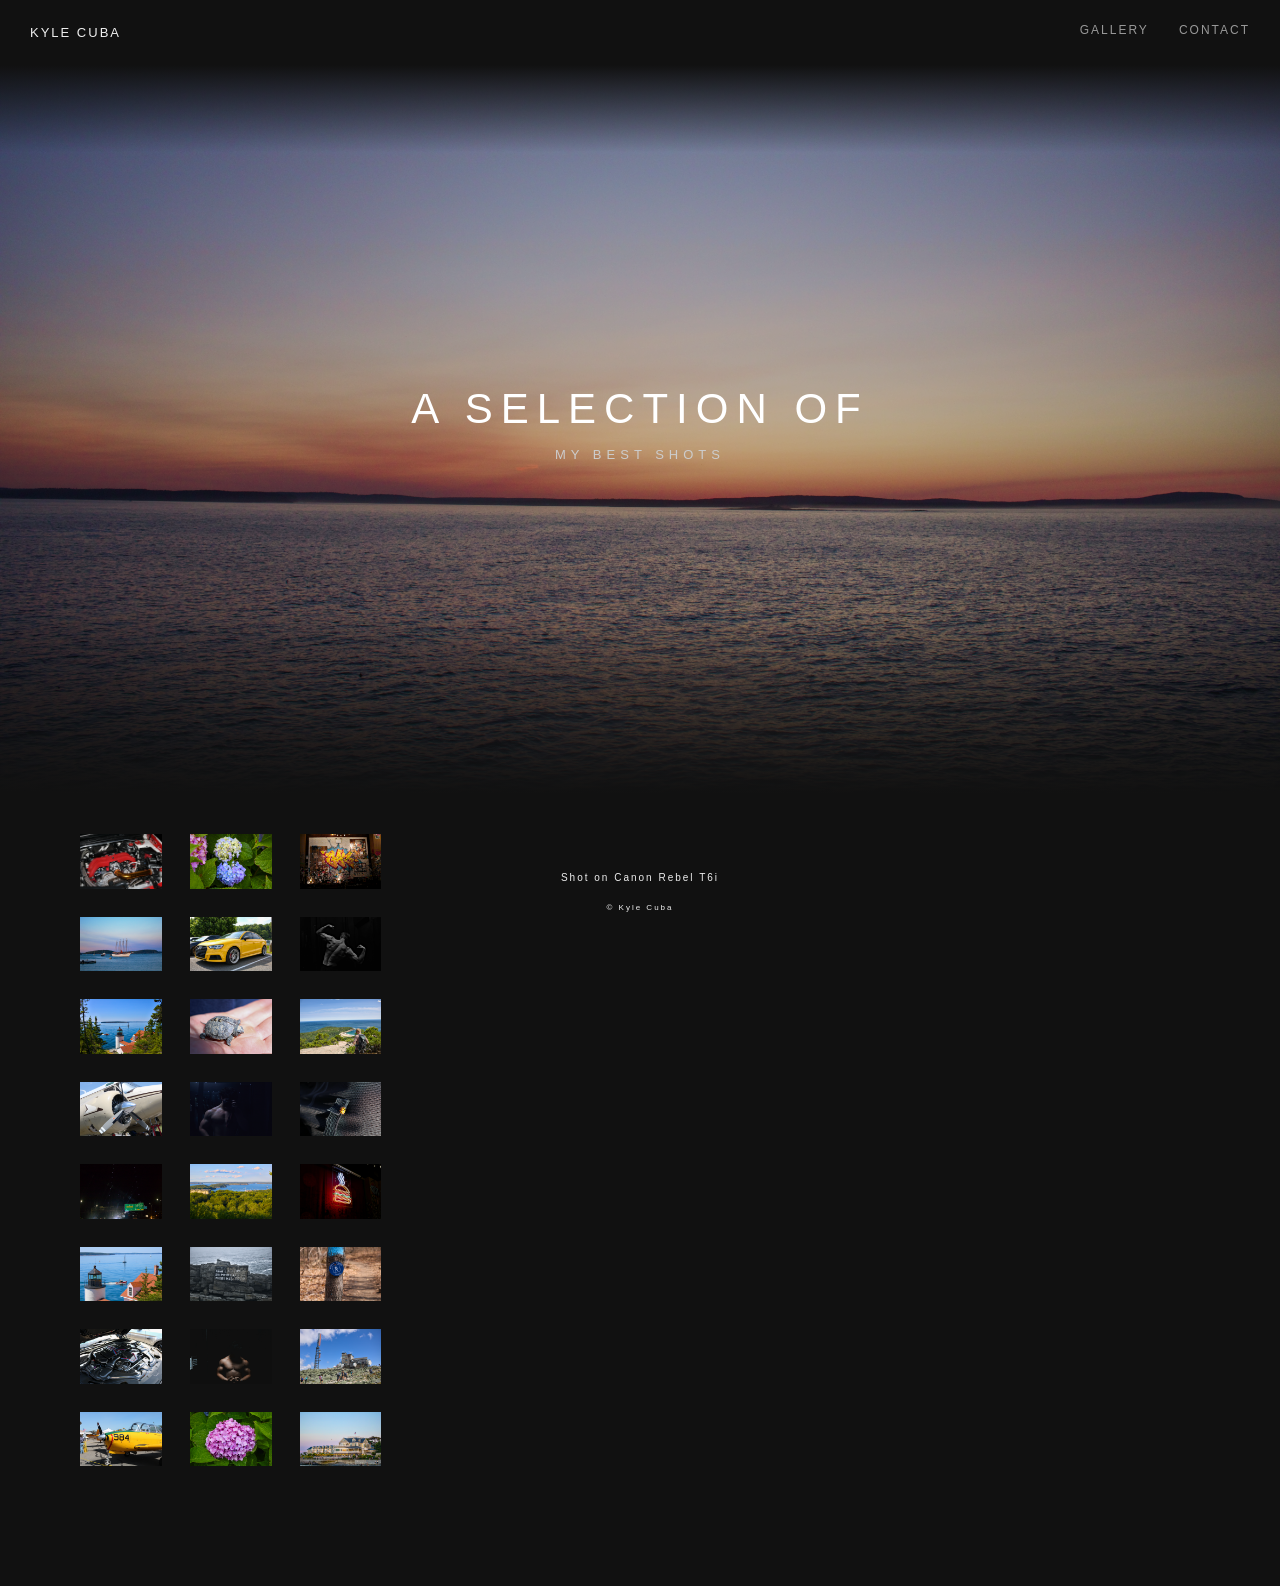
==== index.html @ a11b9f0a "Alright" ====
<!DOCTYPE html>
<html lang="en">

<head>

  <meta charset="UTF-8">
  <meta name="viewport" content="width=device-width, initial-scale=1">
  <title>KJC Portfolio</title>
  <link rel="stylesheet" href="style.css">

</head>

<body>

<nav class="navbar">

    <span class="logo">Kyle Cuba</span>

    <div class="nav-links">
        <a href="index.html?scroll=gallery">Gallery</a>
        <a href="contact.html">Contact</a>
    </div>

</nav>

 <section class="hero">
    <img src="images/IMG_1928.webp" alt="Featured photograph">

    <div class="hero-text">
        <h1>A SELECTION OF</h1>
        <p>MY BEST SHOTS</p>
    </div>

</section>

<main class="gallery" id="gallery">

   <main class="gallery" id="gallery">

    <!-- Row 1 -->
    <img src="images/IMG_0626.webp" alt="Photography by Kyle Cuba">
    <img src="images/IMG_1829.webp" alt="Photography by Kyle Cuba">
    <img src="images/IMG_1204.webp" alt="Photography by Kyle Cuba">

    <!-- Row 2 -->
    <img src="images/IMG_1917.webp" alt="Photography by Kyle Cuba">
    <img src="images/IMG_5656.webp" alt="Photography by Kyle Cuba">
    <img src="images/IMG_1654.webp" alt="Photography by Kyle Cuba">

    <!-- Row 3 -->
    <img src="images/IMG_1951.webp" alt="Photography by Kyle Cuba">
    <img src="images/IMG_1143.webp" alt="Photography by Kyle Cuba">
    <img src="images/IMG_1887.webp" alt="Photography by Kyle Cuba">

    <!-- Row 4 -->
    <img src="images/IMG_1435.webp" alt="Photography by Kyle Cuba">
    <img src="images/IMG_2118.webp" alt="Photography by Kyle Cuba">
    <img src="images/IMG_0917.webp" alt="Photography by Kyle Cuba">

    <!-- Row 5 -->
    <img src="images/IMG_1801.webp" alt="Photography by Kyle Cuba">
    <img src="images/IMG_1899.webp" alt="Photography by Kyle Cuba">
    <img src="images/IMG_1208.webp" alt="Photography by Kyle Cuba">

    <!-- Row 6 -->
    <img src="images/IMG_1952.webp" alt="Photography by Kyle Cuba">
    <img src="images/IMG_1826.webp" alt="Photography by Kyle Cuba">
    <img src="images/IMG_1092.webp" alt="Photography by Kyle Cuba">

    <!-- Row 7 -->
    <img src="images/IMG_5523.webp" alt="Photography by Kyle Cuba">
    <img src="images/IMG_1575.webp" alt="Photography by Kyle Cuba">
    <img src="images/IMG_2060.webp" alt="Photography by Kyle Cuba">

    <!-- Row 8 -->
    <img src="images/IMG_6268.webp" alt="Photography by Kyle Cuba">
    <img src="images/IMG_1828.webp" alt="Photography by Kyle Cuba">
    <img src="images/IMG_1920.webp" alt="Photography by Kyle Cuba">

</main>

 <div id="lightbox" class="lightbox">

    <button class="lightbox-close" aria-label="Close">&times;</button>

    <button class="lightbox-arrow lightbox-prev" aria-label="Previous photo">
        &#10094;
    </button>

    <div class="lightbox-image-container">
        <img id="lightbox-img" src="" alt="" draggable="false">
    </div>

    <button class="lightbox-arrow lightbox-next" aria-label="Next photo">
        &#10095;
    </button>

    <div class="lightbox-counter">
        <span id="current-photo">1</span> / <span id="total-photos">24</span>
    </div>

</div>

  <footer>
    <p> Shot on Canon Rebel T6i</p>
    <p>© Kyle Cuba</p> 
  </footer>

 <script>

    const lightbox = document.getElementById("lightbox");
    const lightboxImg = document.getElementById("lightbox-img");

    const images = document.querySelectorAll(".gallery img");

    const closeButton = document.querySelector(".lightbox-close");
    const nextButton = document.querySelector(".lightbox-next");
    const previousButton = document.querySelector(".lightbox-prev");

    const currentPhoto = document.getElementById("current-photo");
    const totalPhotos = document.getElementById("total-photos");

    let currentIndex = 0;

    let startX = 0;
    let endX = 0;

    totalPhotos.textContent = images.length;



    /* ---------- OPEN ---------- */

    images.forEach((image, index) => {

        image.addEventListener("click", () => {

            currentIndex = index;

            updateImage(false);

            lightbox.classList.add("open");

            document.body.classList.add("lightbox-open");

        });

    });



    /* ---------- CLOSE ---------- */

    function closeLightbox() {

        lightbox.classList.remove("open");

        document.body.classList.remove("lightbox-open");

    }



    /* ---------- UPDATE IMAGE ---------- */

    function updateImage(animate = true) {

        if (animate) {

            lightboxImg.classList.add("changing");

            setTimeout(() => {

                lightboxImg.src = images[currentIndex].src;
                lightboxImg.alt = images[currentIndex].alt;

                currentPhoto.textContent = currentIndex + 1;

                lightboxImg.classList.remove("changing");

                preloadNeighbors();

            }, 150);

        } else {

            lightboxImg.src = images[currentIndex].src;
            lightboxImg.alt = images[currentIndex].alt;

            currentPhoto.textContent = currentIndex + 1;

            preloadNeighbors();

        }

    }



    /* ---------- NEXT ---------- */

    function nextImage() {

        currentIndex++;

        if (currentIndex >= images.length) {
            currentIndex = 0;
        }

        updateImage();

    }



    /* ---------- PREVIOUS ---------- */

    function previousImage() {

        currentIndex--;

        if (currentIndex < 0) {
            currentIndex = images.length - 1;
        }

        updateImage();

    }



    /* ---------- PRELOAD NEIGHBORING PHOTOS ---------- */

    function preloadNeighbors() {

        const nextIndex =
            (currentIndex + 1) % images.length;

        const previousIndex =
            (currentIndex - 1 + images.length) % images.length;


        const nextPhoto = new Image();
        nextPhoto.src = images[nextIndex].src;


        const previousPhoto = new Image();
        previousPhoto.src = images[previousIndex].src;

    }



    /* ---------- BUTTONS ---------- */

    nextButton.addEventListener("click", (event) => {

        event.stopPropagation();

        nextImage();

    });


    previousButton.addEventListener("click", (event) => {

        event.stopPropagation();

        previousImage();

    });


    closeButton.addEventListener("click", closeLightbox);



    /* ---------- KEYBOARD ---------- */

    document.addEventListener("keydown", (event) => {

        if (!lightbox.classList.contains("open")) {
            return;
        }


        if (event.key === "ArrowRight") {
            nextImage();
        }


        if (event.key === "ArrowLeft") {
            previousImage();
        }


        if (event.key === "Escape") {
            closeLightbox();
        }

    });



    /* ---------- MOUSE DRAG ---------- */

    lightboxImg.addEventListener("mousedown", (event) => {

        startX = event.clientX;

        lightboxImg.style.cursor = "grabbing";

    });


    lightboxImg.addEventListener("mouseup", (event) => {

        endX = event.clientX;

        lightboxImg.style.cursor = "grab";

        handleSwipe();

    });



    /* ---------- MOBILE SWIPE ---------- */

    lightboxImg.addEventListener("touchstart", (event) => {

        startX = event.touches[0].clientX;

    });


    lightboxImg.addEventListener("touchend", (event) => {

        endX = event.changedTouches[0].clientX;

        handleSwipe();

    });



    /* ---------- SWIPE DIRECTION ---------- */

    function handleSwipe() {

        const distance = startX - endX;


        if (distance > 50) {

            nextImage();

        }


        if (distance < -50) {

            previousImage();

        }

    }



    /* ---------- MOUSE WHEEL ---------- */

    let wheelLocked = false;

    lightbox.addEventListener("wheel", (event) => {

        event.preventDefault();


        if (wheelLocked) {
            return;
        }


        wheelLocked = true;


        if (event.deltaY > 0) {

            nextImage();

        } else {

            previousImage();

        }


        setTimeout(() => {

            wheelLocked = false;

        }, 500);

    }, { passive: false });



    /* ---------- CLICK BACKGROUND TO CLOSE ---------- */

    lightbox.addEventListener("click", (event) => {

        if (
            event.target === lightbox ||
            event.target.classList.contains("lightbox-image-container")
        ) {

            closeLightbox();

        }

    });

</script>
<script>

    if ("scrollRestoration" in history) {
    history.scrollRestoration = "manual";
    }


    const params = new URLSearchParams(window.location.search);

    if (params.get("scroll") === "gallery") {

        // Remove ?scroll=gallery from the URL
        window.history.replaceState({}, "", "index.html");

        // Start at the top
        window.scrollTo(0, 0);

        // Wait 1.5 seconds, then scroll
        setTimeout(() => {

            const gallery = document.getElementById("gallery");

            const galleryPosition =
                gallery.getBoundingClientRect().top + window.scrollY;

            window.scrollTo({
                top: galleryPosition - 180,
                behavior: "smooth"
            });

        }, 750);
    }
</script>
</body>
</html>
---- style.css ----
* {
  box-sizing: border-box;
}

body {
  margin: 0;
  background: #111;
  color: #eee;
  font-family: Arial, Helvetica, sans-serif;
}

header {
  padding: 0 24px 10px;
  text-align: center;
}

/* ---------- HERO ---------- */

.hero {
    position: relative;
    height: 81vh;
    max-width: 1400px;
    margin: 0 auto;
    overflow: hidden;
}

.hero img {
    width: 100%;
    height: 100%;
    object-fit: cover;
    display: block;
    opacity: 0.75;
}

.hero::after {
    content: "";
    position: absolute;
    inset: 0;

    background:
        linear-gradient(
            to bottom,
            #111 0%,
            transparent 12%,
            transparent 75%,
            #111 100%
        );

    pointer-events: none;
}

.hero-text {
    position: absolute;
    z-index: 2;

    left: 50%;
    top: 50%;
    transform: translate(-50%, -50%);

    text-align: center;
    color: white;
}

.hero-text h1 {
    margin: 0;

    font-family: Arial, Helvetica, sans-serif;
    font-size: 42px;
    font-weight: 400;

    letter-spacing: 8px;
}

.hero-text p {
    margin-top: 14px;

    font-family: Arial, Helvetica, sans-serif;
    font-size: 13px;
    font-weight: 400;

    letter-spacing: 5px;

    color: #ccc;
}

footer {
    padding: 48px 24px;
    text-align: center;
    font-family: Arial, Helvetica, sans-serif;
    font-size: 8px;
    font-weight: 400;
    letter-spacing: 2px;
}

footer p:first-child {
    font-size: 10px;
    margin-bottom: 20px;
}

/* ---------- NAVIGATION ---------- */

.navbar {
    max-width: 1400px;
    height: 65px;
    margin: 0 auto;
    padding: 0 30px;

    display: flex;
    justify-content: space-between;
    align-items: center;
}

.logo {
    color: #eee;
    text-decoration: none;

    font-family: Arial, Helvetica, sans-serif;
    font-size: 13px;
    font-weight: 400;

    letter-spacing: 2px;
    text-transform: uppercase;
}

.nav-links {
    display: flex;
    gap: 30px;
}

.nav-links a {
    position: relative;
    
    color: #999;
    text-decoration: none;

    font-family: Arial, Helvetica, sans-serif;
    font-size: 12px;
    font-weight: 400;


    letter-spacing: 2px;
    text-transform: uppercase;

    padding-bottom: 6px;

    transition: color 0.25s ease;
}

.nav-links a::after {

    content: "";

    position: absolute;
    left: 0;
    bottom: 0;

    width: 0;
    height: 1px;

    background: #fff;

    transition: width 0.45s ease;
}

.nav-links a:hover {
    color: #fff;
}

.nav-links a:hover::after {
    width: 100%;
}

/* ---------- GALLERY ---------- */

.gallery {
    max-width: 1400px;
    margin: 0 auto;
    padding: 20px 40px 60px;

    display: grid;
    grid-template-columns: repeat(3, 1fr);
    gap: 28px;
}

.gallery img {
    width: 100%;
    aspect-ratio: 3 / 2;
    object-fit: cover;
    display: block;

    cursor: pointer;

    transition:
        transform 0.4s ease,
        opacity 0.4s ease;
}

.gallery img:hover {
    transform: scale(1.015);
    opacity: 0.92;
}


/* ---------- TABLET ---------- */

@media (max-width: 900px) {

    .gallery {
        grid-template-columns: repeat(2, 1fr);
        gap: 18px;
        padding: 20px 24px 50px;
    }

}


/* ---------- MOBILE ---------- */

@media (max-width: 600px) {

    .gallery {
        grid-template-columns: 1fr;
        gap: 16px;
        padding: 15px 16px 40px;
    }

}

/* ---------- LIGHTBOX ---------- */

.lightbox {
    display: none;

    position: fixed;
    inset: 0;
    z-index: 1000;

    width: 100%;
    height: 100vh;

    background: rgba(0, 0, 0, 0.96);

    justify-content: center;
    align-items: center;

    overflow: hidden;
}

.lightbox.open {
    display: flex;
}


/* ---------- IMAGE ---------- */

.lightbox-image-container {
    width: 100%;
    height: 100%;

    display: flex;
    justify-content: center;
    align-items: center;

    overflow: hidden;
}

.lightbox img {
    max-width: 88%;
    max-height: 88vh;

    object-fit: contain;

    cursor: grab;
    user-select: none;

    transition:
        opacity 0.2s ease,
        transform 0.2s ease;
}

.lightbox img.changing {
    opacity: 0;
    transform: scale(0.985);
}

.lightbox img:active {
    cursor: grabbing;
}


/* ---------- CLOSE ---------- */

.lightbox-close {
    position: absolute;

    top: 22px;
    right: 30px;

    z-index: 1002;

    background: none;
    border: none;

    color: #aaa;

    font-size: 36px;
    font-weight: 200;

    cursor: pointer;

    transition: color 0.2s ease;
}

.lightbox-close:hover {
    color: #fff;
}


/* ---------- ARROWS ---------- */

.lightbox-arrow {
    position: absolute;

    top: 50%;
    transform: translateY(-50%);

    z-index: 1002;

    background: none;
    border: none;

    color: #777;

    font-size: 36px;

    cursor: pointer;

    padding: 30px;

    transition:
        color 0.2s ease,
        transform 0.2s ease;
}

.lightbox-arrow:hover {
    color: #fff;
}

.lightbox-prev {
    left: 15px;
}

.lightbox-next {
    right: 15px;
}


/* ---------- PHOTO COUNTER ---------- */

.lightbox-counter {
    position: absolute;

    bottom: 25px;
    left: 50%;

    transform: translateX(-50%);

    color: #777;

    font-family: Arial, Helvetica, sans-serif;
    font-size: 10px;

    letter-spacing: 2px;

    z-index: 1002;
}


/* ---------- PREVENT BACKGROUND SCROLL ---------- */

body.lightbox-open {
    overflow: hidden;
}



/* ---------- CONTACT PAGE ---------- */

.contact-page {
    min-height: calc(100vh - 65px);
    max-width: 1500px;
    margin: 0 auto;
    padding: 40px 5% 80px;

    display: grid;
    grid-template-columns: 1.55fr 0.85fr;
    align-items: center;
    gap: 100px;

    transform: translateX(20px);
}


/* ---------- CONTACT PHOTO ---------- */

.contact-photo {
    position: relative;
    width: 107%;
}

.contact-photo img {
    width: 100%;
    height: auto;
    display: block;

    opacity: 0.88;
}

.contact-photo::after {
    content: "";
    position: absolute;
    inset: 0;
    pointer-events: none;

    background:
        linear-gradient(
            to right,
            transparent 65%,
            #111 100%
        ),
        linear-gradient(
            to bottom,
            transparent 75%,
            #111 100%
        );
}


/* ---------- CONTACT CONTENT ---------- */

.contact-content {
    display: flex;
    flex-direction: column;
    align-items: flex-start;

}

.contact-heading {
    margin: 0 0 32px;

    color: #777;

    font-family: "Arial", Helvetica, sans-serif;
    font-size: 10px;
    font-weight: 400;

    letter-spacing: 4px;
}


/* ---------- CONTACT LINKS ---------- */

.contact-links {

    font-family: "Arial", Helvetica, sans-serif;
    font-size: 18px;
    font-weight: 400;
    letter-spacing: 0.5px;

    display: flex;
    flex-direction: column;
    gap: 26px;
}

.contact-links a {
    display: flex;
    align-items: center;
    gap: 16px;

    color: #aaa;
    text-decoration: none;

    font-family: Arial, Helvetica, sans-serif;
    font-size: 12px;
    font-weight: 400;
    letter-spacing: 2px;
    text-transform: uppercase;

    transition:
        color 0.25s ease,
        transform 0.25s ease;
}

.contact-links i {
    width: 24px;

    font-size: 21px;
    text-align: center;

    color: #777;

    transition: color 0.25s ease;
}

.contact-links a:hover {
    color: #fff;
    transform: translateX(5px);
}

.contact-links a:hover i {
    color: #fff;
}
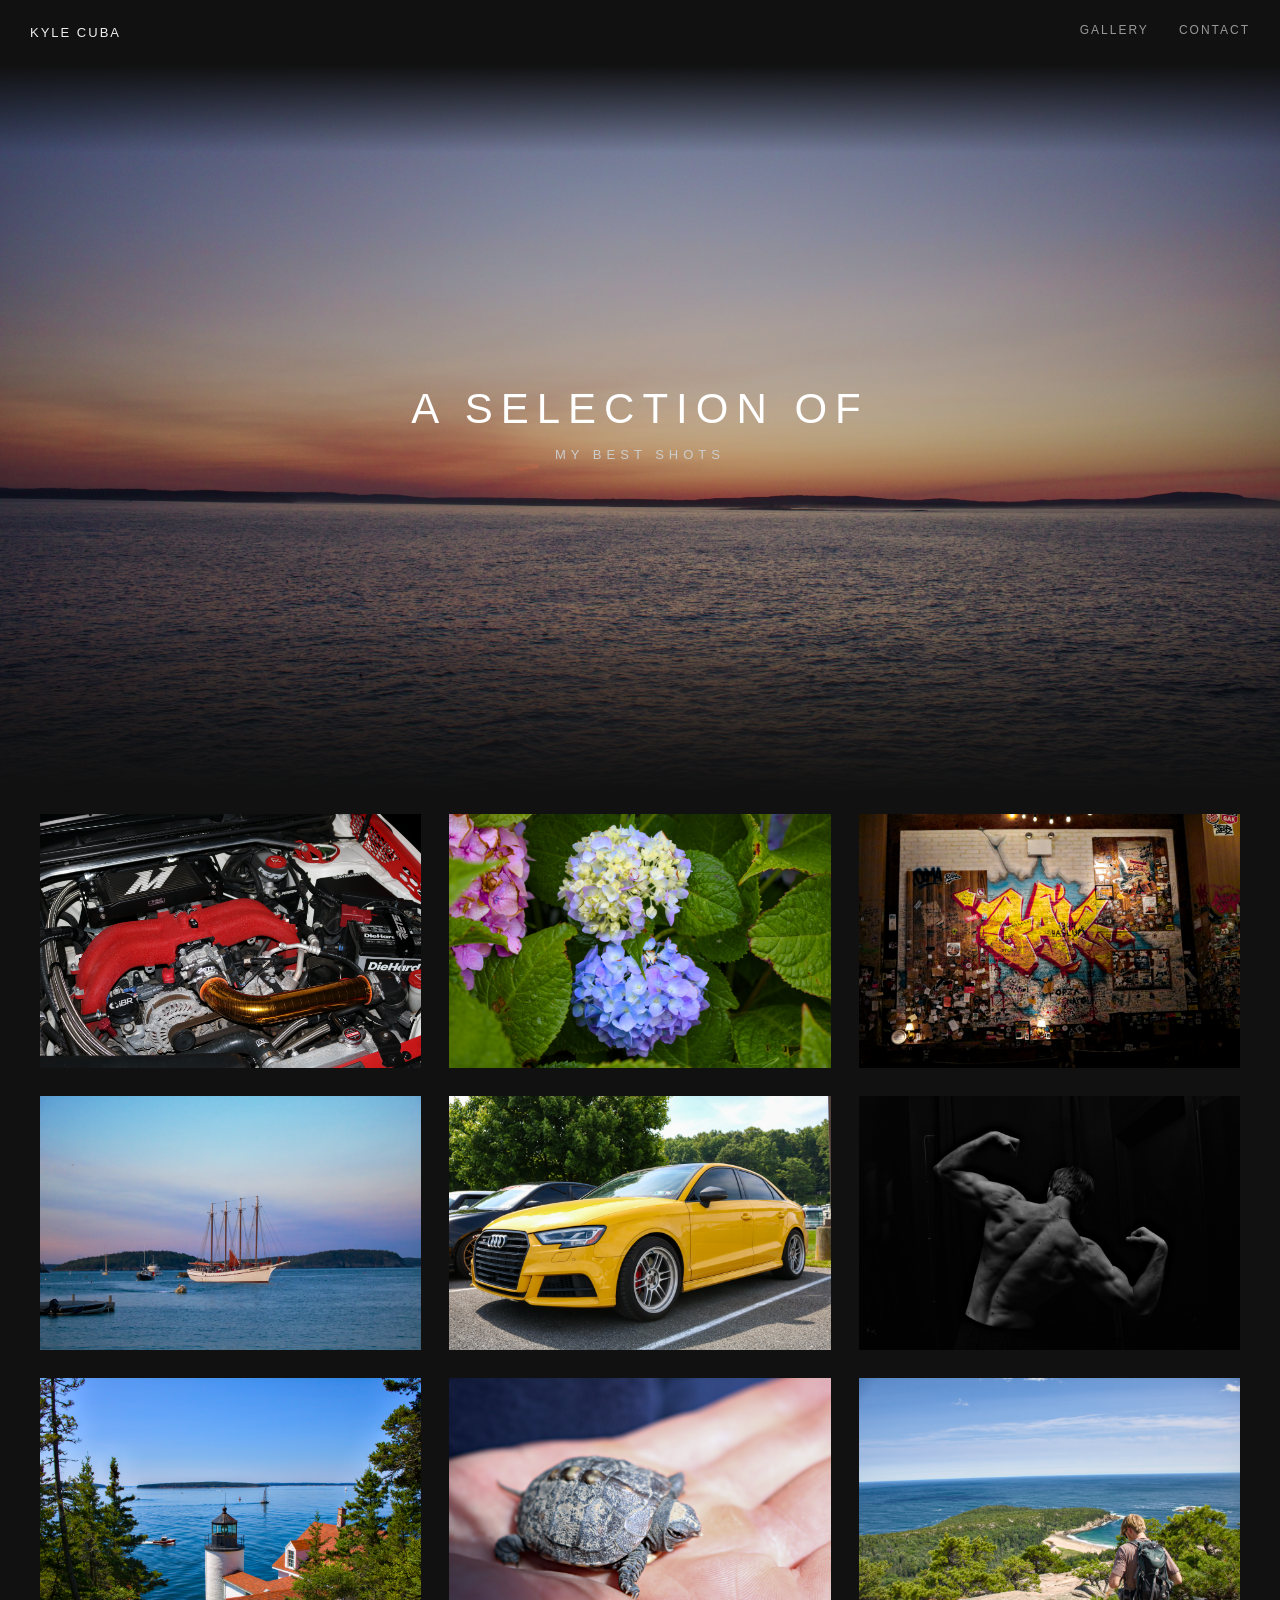
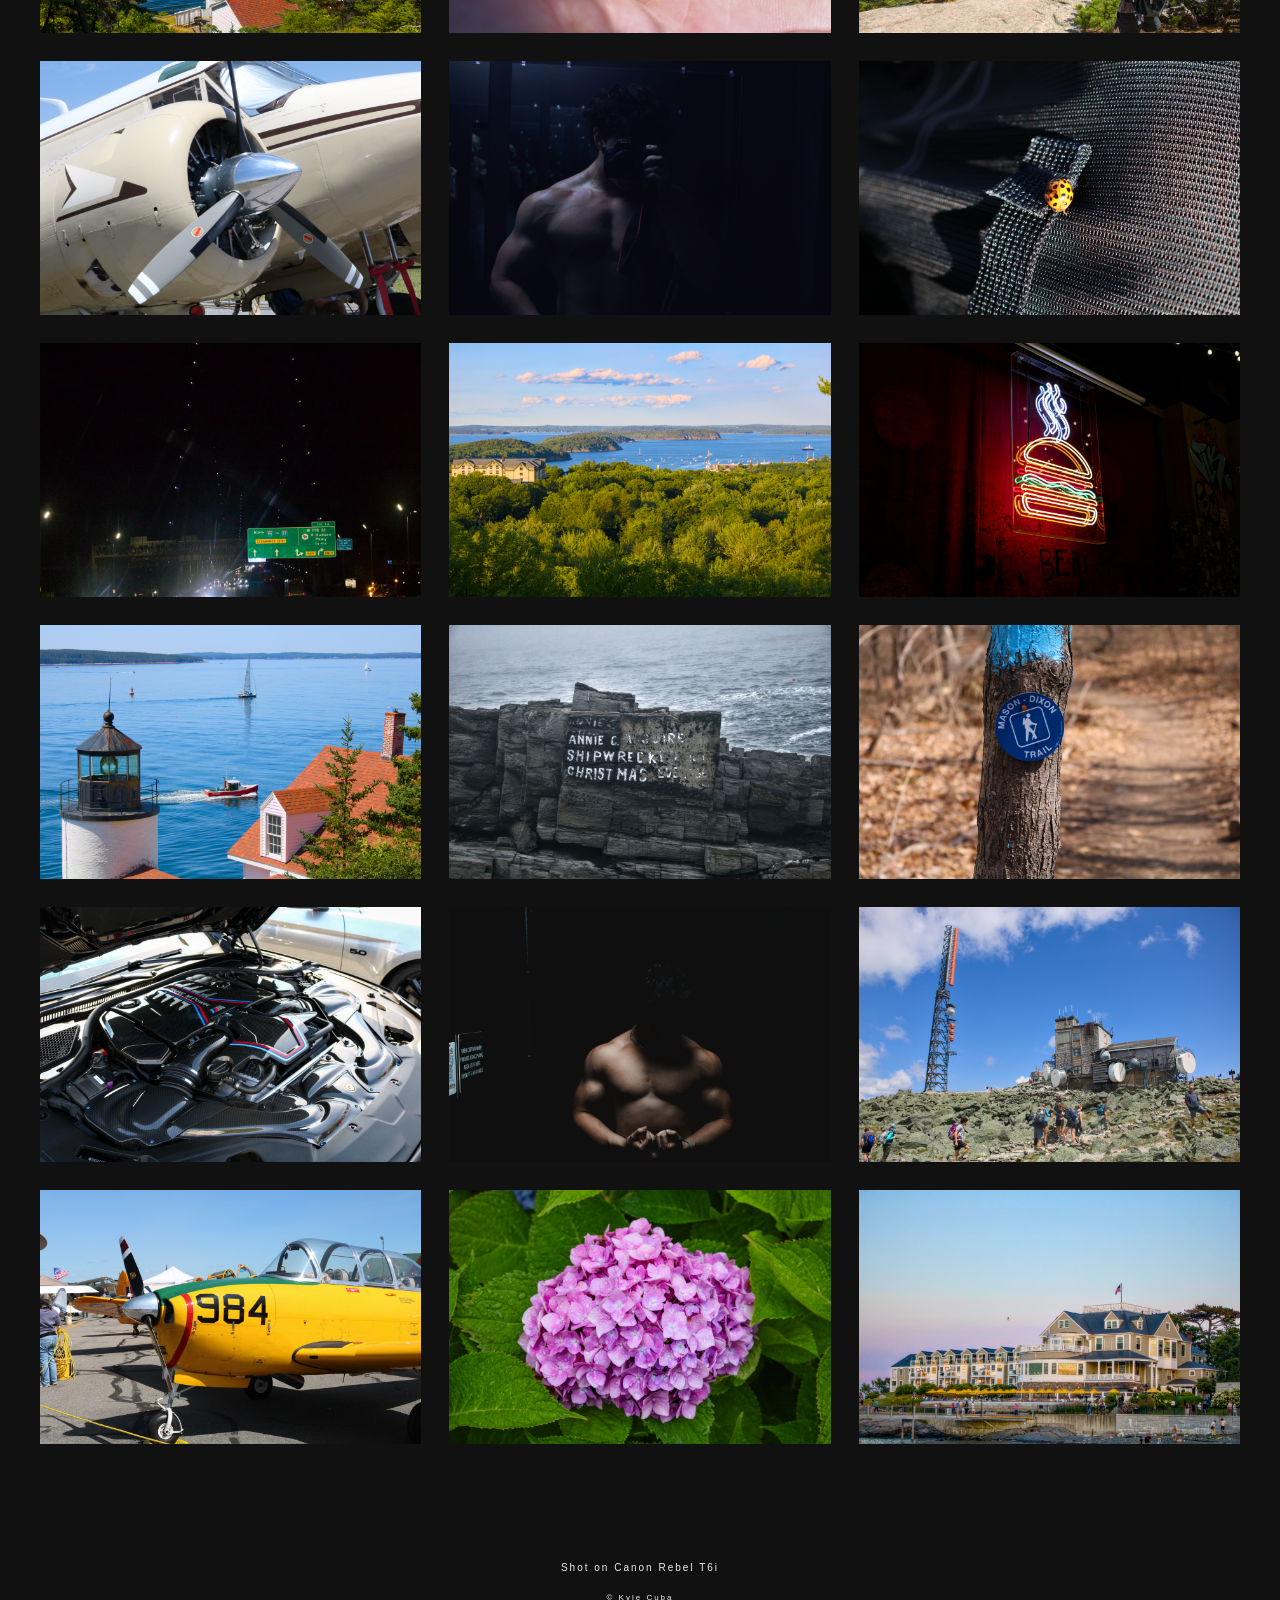
==== commit b43ce552: "k" ====
--- a/index.html
+++ b/index.html
@@ -35,8 +35,6 @@
 
 <main class="gallery" id="gallery">
 
-   <main class="gallery" id="gallery">
-
     <!-- Row 1 -->
     <img src="images/IMG_0626.webp" alt="Photography by Kyle Cuba">
     <img src="images/IMG_1829.webp" alt="Photography by Kyle Cuba">
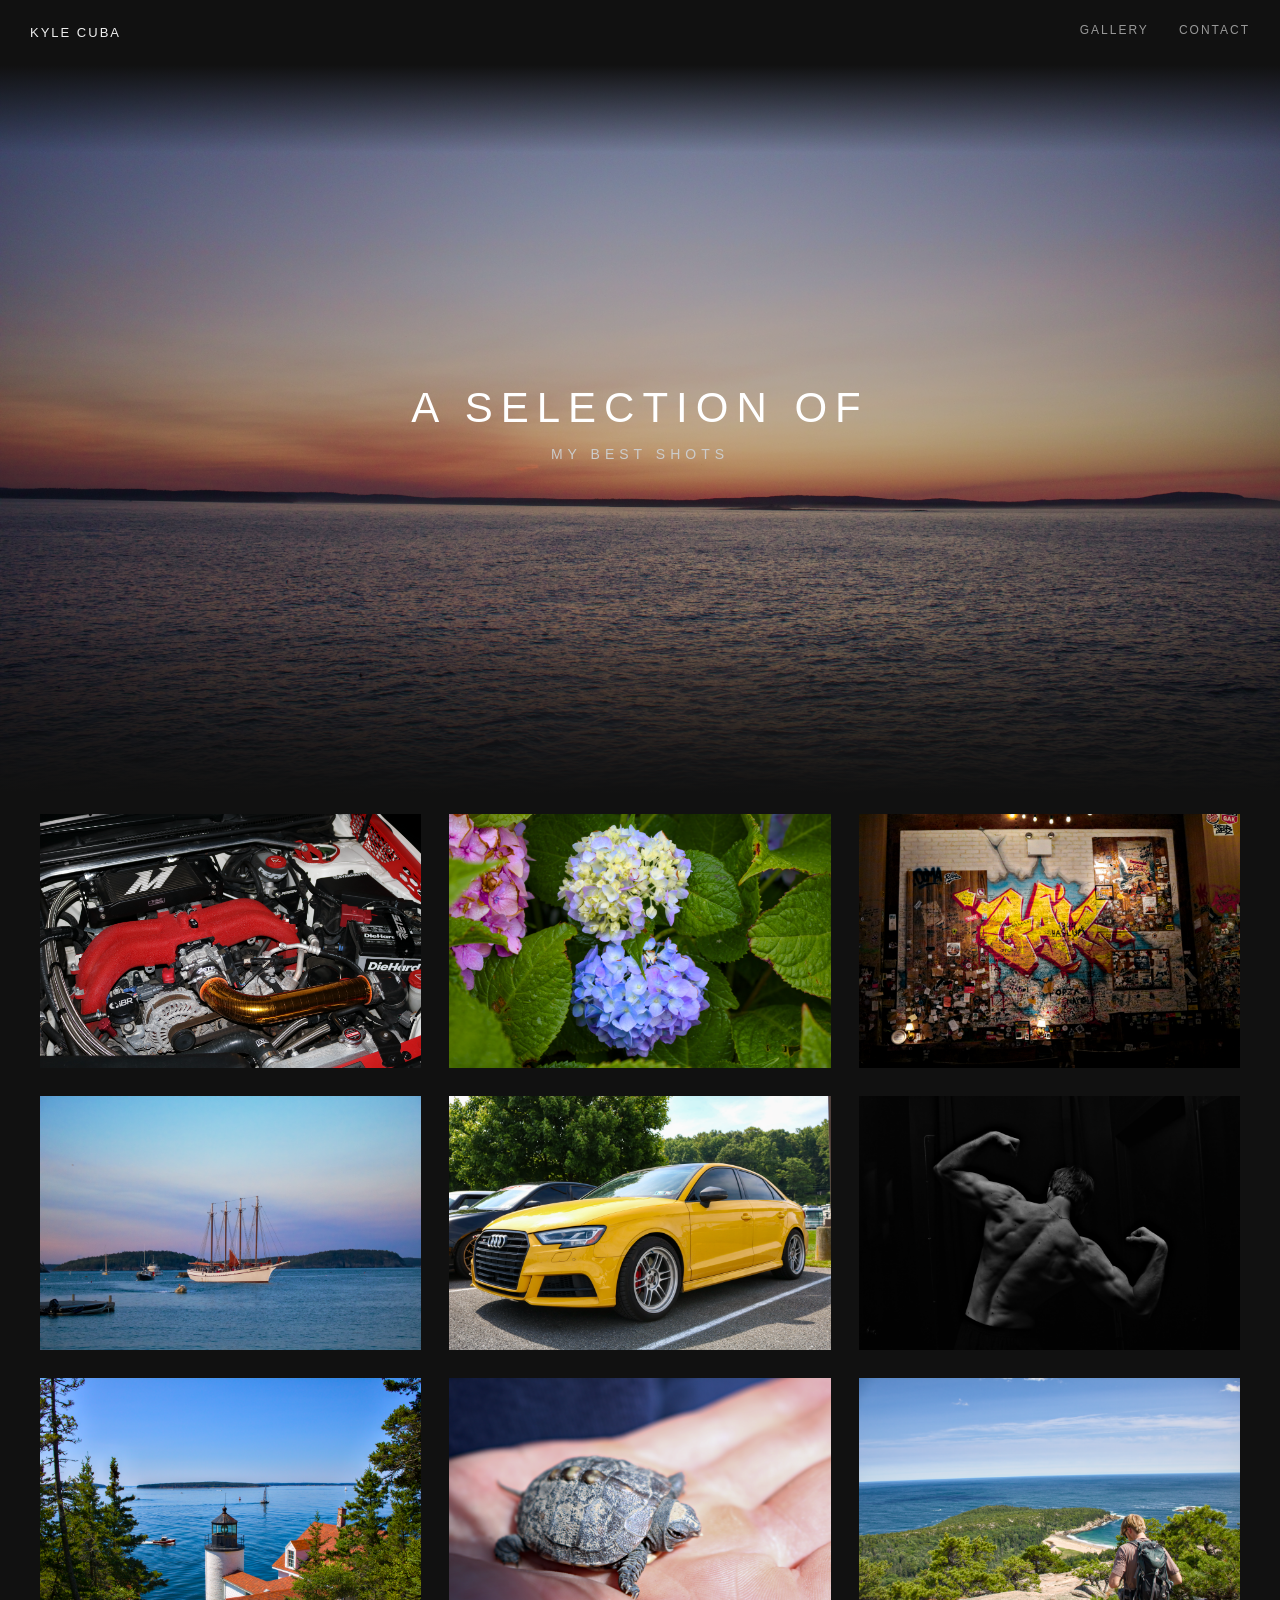
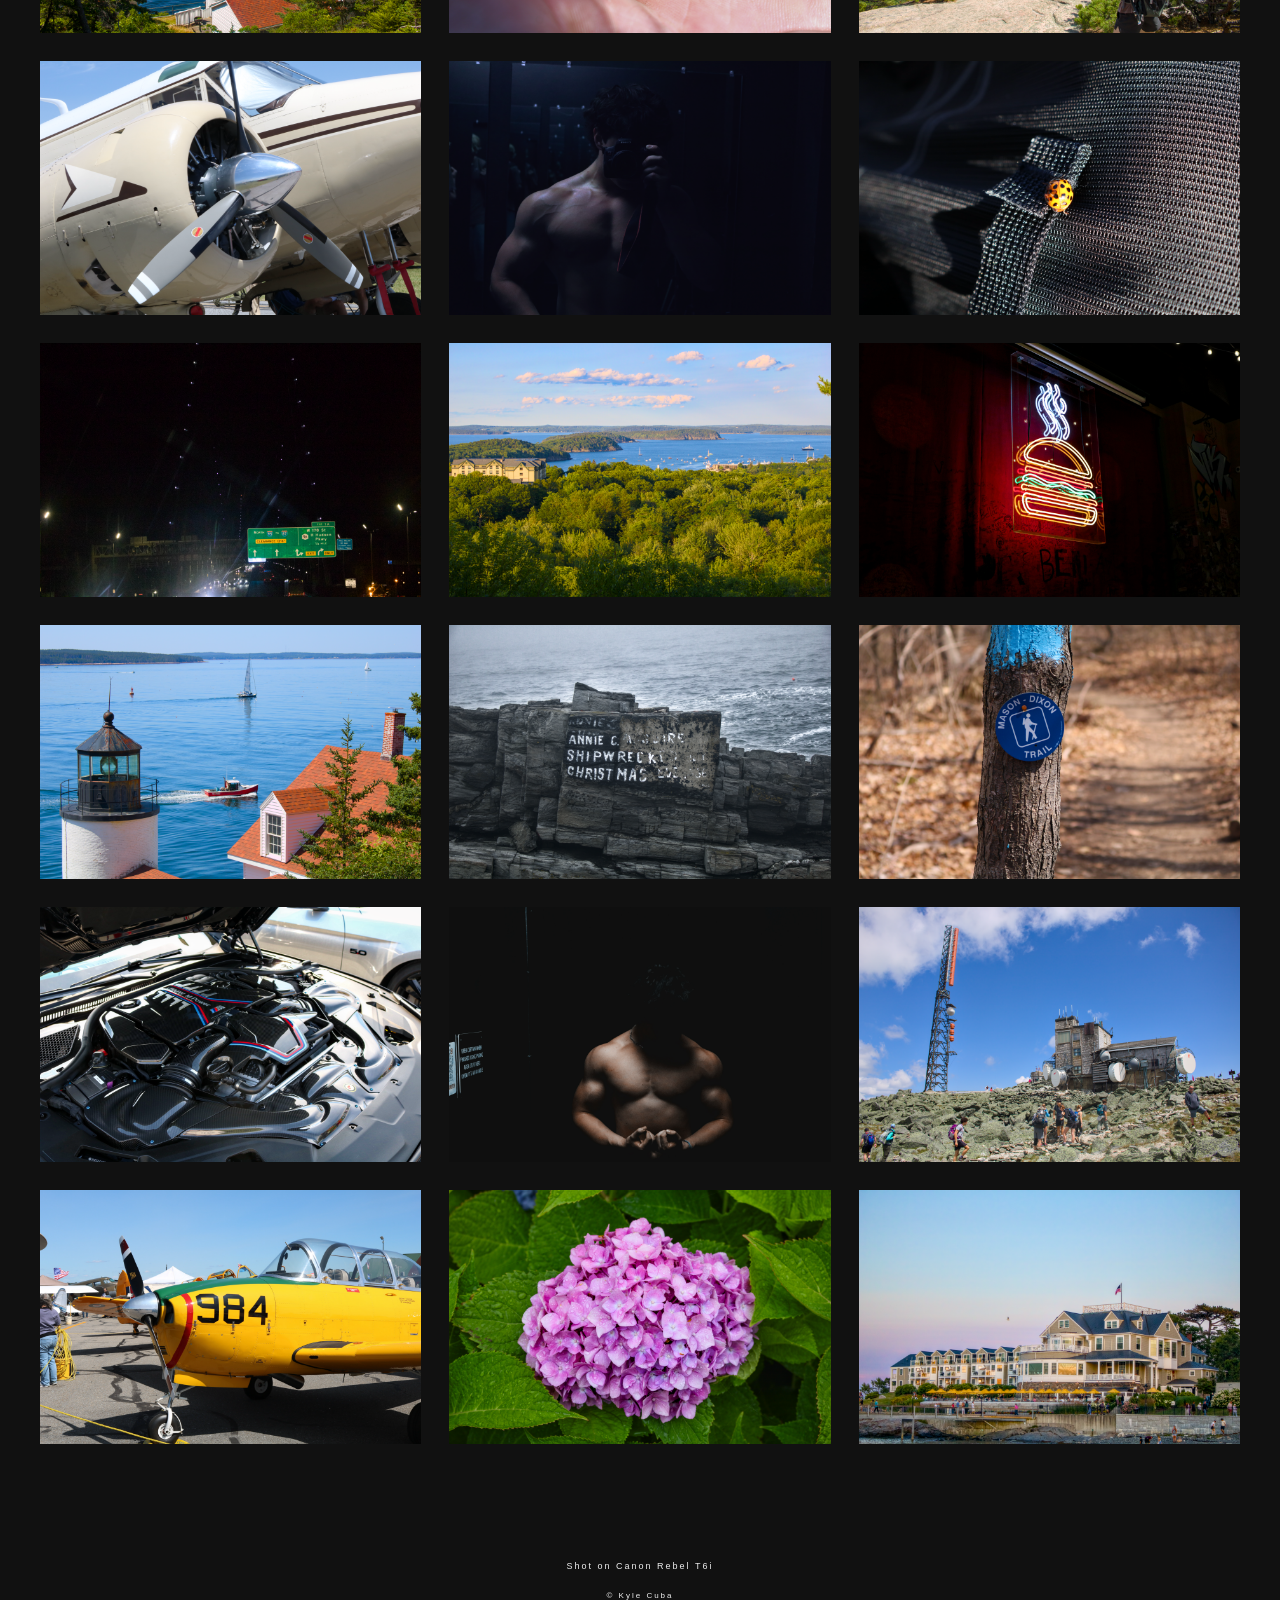
==== commit a34e6035: "Finishing touches... I think" ====
--- a/index.html
+++ b/index.html
@@ -1,13 +1,44 @@
 <!DOCTYPE html>
 <html lang="en">
-
 <head>
-
-  <meta charset="UTF-8">
-  <meta name="viewport" content="width=device-width, initial-scale=1">
-  <title>KJC Portfolio</title>
-  <link rel="stylesheet" href="style.css">
-
+    <meta charset="UTF-8">
+    <meta name="viewport" content="width=device-width, initial-scale=1">
+
+    <title>Portfolio by Kyle Cuba</title>
+
+    <meta name="description"
+          content="Photography portfolio by Kyle Cuba.">
+
+    <!-- Social sharing -->
+    <meta property="og:title"
+          content="Portfolio by Kyle Cuba">
+
+    <meta property="og:description"
+          content="A selection of my best shots.">
+
+    <meta property="og:type"
+          content="website">
+
+    <meta property="og:url"
+          content="https://kylejcuba.github.io/photo-portfolio/">
+
+    <meta property="og:image"
+          content="https://kylejcuba.github.io/photo-portfolio/images/IMG_1928.webp">
+
+    <!-- Twitter / X -->
+    <meta name="twitter:card"
+          content="summary_large_image">
+
+    <meta name="twitter:title"
+          content="Portfolio by Kyle Cuba">
+
+    <meta name="twitter:description"
+          content="A selection of my best shots.">
+
+    <meta name="twitter:image"
+          content="https://kylejcuba.github.io/photo-portfolio/images/IMG_1928.webp">
+
+    <link rel="stylesheet" href="style.css">
 </head>
 
 <body>
@@ -46,34 +77,52 @@
     <img src="images/IMG_1654.webp" alt="Photography by Kyle Cuba">
 
     <!-- Row 3 -->
-    <img src="images/IMG_1951.webp" alt="Photography by Kyle Cuba">
-    <img src="images/IMG_1143.webp" alt="Photography by Kyle Cuba">
-    <img src="images/IMG_1887.webp" alt="Photography by Kyle Cuba">
+    <img src="images/IMG_1951.webp" alt="Photography by Kyle Cuba"
+    loading="lazy">
+    <img src="images/IMG_1143.webp" alt="Photography by Kyle Cuba"
+    loading="lazy">
+    <img src="images/IMG_1887.webp" alt="Photography by Kyle Cuba"
+    loading="lazy">
 
     <!-- Row 4 -->
-    <img src="images/IMG_1435.webp" alt="Photography by Kyle Cuba">
-    <img src="images/IMG_2118.webp" alt="Photography by Kyle Cuba">
-    <img src="images/IMG_0917.webp" alt="Photography by Kyle Cuba">
+    <img src="images/IMG_1435.webp" alt="Photography by Kyle Cuba"
+    loading="lazy">
+    <img src="images/IMG_2118.webp" alt="Photography by Kyle Cuba"
+    loading="lazy">
+    <img src="images/IMG_0917.webp" alt="Photography by Kyle Cuba"
+    loading="lazy">
 
     <!-- Row 5 -->
-    <img src="images/IMG_1801.webp" alt="Photography by Kyle Cuba">
-    <img src="images/IMG_1899.webp" alt="Photography by Kyle Cuba">
-    <img src="images/IMG_1208.webp" alt="Photography by Kyle Cuba">
+    <img src="images/IMG_1801.webp" alt="Photography by Kyle Cuba"
+    loading="lazy">
+    <img src="images/IMG_1899.webp" alt="Photography by Kyle Cuba"
+    loading="lazy">
+    <img src="images/IMG_1208.webp" alt="Photography by Kyle Cuba"
+    loading="lazy">
 
     <!-- Row 6 -->
-    <img src="images/IMG_1952.webp" alt="Photography by Kyle Cuba">
-    <img src="images/IMG_1826.webp" alt="Photography by Kyle Cuba">
-    <img src="images/IMG_1092.webp" alt="Photography by Kyle Cuba">
+    <img src="images/IMG_1952.webp" alt="Photography by Kyle Cuba"
+    loading="lazy">
+    <img src="images/IMG_1826.webp" alt="Photography by Kyle Cuba"
+    loading="lazy">
+    <img src="images/IMG_1092.webp" alt="Photography by Kyle Cuba"
+    loading="lazy">
 
     <!-- Row 7 -->
-    <img src="images/IMG_5523.webp" alt="Photography by Kyle Cuba">
-    <img src="images/IMG_1575.webp" alt="Photography by Kyle Cuba">
-    <img src="images/IMG_2060.webp" alt="Photography by Kyle Cuba">
+    <img src="images/IMG_5523.webp" alt="Photography by Kyle Cuba"
+    loading="lazy">
+    <img src="images/IMG_1575.webp" alt="Photography by Kyle Cuba"
+    loading="lazy">
+    <img src="images/IMG_2060.webp" alt="Photography by Kyle Cuba"
+    loading="lazy">
 
     <!-- Row 8 -->
-    <img src="images/IMG_6268.webp" alt="Photography by Kyle Cuba">
-    <img src="images/IMG_1828.webp" alt="Photography by Kyle Cuba">
-    <img src="images/IMG_1920.webp" alt="Photography by Kyle Cuba">
+    <img src="images/IMG_6268.webp" alt="Photography by Kyle Cuba"
+    loading="lazy">
+    <img src="images/IMG_1828.webp" alt="Photography by Kyle Cuba"
+    loading="lazy">
+    <img src="images/IMG_1920.webp" alt="Photography by Kyle Cuba"
+    loading="lazy">
 
 </main>
 
--- a/style.css
+++ b/style.css
@@ -75,7 +75,7 @@
     margin-top: 14px;
 
     font-family: Arial, Helvetica, sans-serif;
-    font-size: 13px;
+    font-size: 14px;
     font-weight: 400;
 
     letter-spacing: 5px;
@@ -93,7 +93,7 @@
 }
 
 footer p:first-child {
-    font-size: 10px;
+    font-size: 9px;
     margin-bottom: 20px;
 }
 
@@ -509,4 +509,174 @@
 
 .contact-links a:hover i {
     color: #fff;
+}
+
+/* ---------- CONTACT MOBILE ---------- */
+
+@media (max-width: 800px) {
+
+    .contact-page {
+        min-height: auto;
+        grid-template-columns: 1fr;
+
+        padding: 25px 22px 60px;
+        gap: 35px;
+
+        transform: none;
+    }
+
+    .contact-photo {
+        width: 100%;
+        max-width: 600px;
+        margin: 0 auto;
+    }
+
+    .contact-photo img {
+        width: 100%;
+        height: auto;
+    }
+
+    .contact-photo::after {
+        background:
+            linear-gradient(
+                to bottom,
+                transparent 70%,
+                #111 100%
+            );
+    }
+
+    .contact-content {
+        width: 100%;
+        align-items: center;
+        text-align: center;
+    }
+
+    .contact-heading {
+        margin-bottom: 28px;
+    }
+
+    .contact-links {
+        width: 100%;
+        align-items: center;
+        gap: 22px;
+    }
+
+    .contact-links a {
+        font-size: 11px;
+        letter-spacing: 1.5px;
+        gap: 12px;
+    }
+
+    .contact-links i {
+        font-size: 18px;
+        width: 20px;
+    }
+}
+
+/* ---------- LIGHTBOX MOBILE ---------- */
+
+@media (max-width: 600px) {
+
+    .lightbox img {
+        max-width: 94%;
+        max-height: 78vh;
+    }
+
+    .lightbox-arrow {
+        top: auto;
+        bottom: 18px;
+
+        transform: none;
+
+        font-size: 28px;
+        padding: 15px 25px;
+    }
+
+    .lightbox-prev {
+        left: 20px;
+    }
+
+    .lightbox-next {
+        right: 20px;
+    }
+
+    .lightbox-counter {
+        bottom: 32px;
+    }
+
+    .lightbox-close {
+        top: 15px;
+        right: 18px;
+        font-size: 32px;
+    }
+}
+
+/* ---------- HERO MOBILE ---------- */
+
+@media (max-width: 600px) {
+
+    .hero {
+        height: 72vh;
+        width: 100%;
+    }
+
+    .hero img {
+        width: 100%;
+        height: 100%;
+        object-fit: cover;
+
+        /* Adjust this if the subject isn't centered */
+        object-position: center;
+    }
+
+    .hero-text {
+        width: 90%;
+        top: 50%;
+    }
+
+    .hero-text h1 {
+        font-size: 25px;
+        letter-spacing: 5px;
+        line-height: 1.25;
+        white-space: nowrap;
+    }
+
+    .hero-text p {
+        margin-top: 12px;
+        font-size: 11px;
+        letter-spacing: 4px;
+    }
+
+    .hero::after {
+        background:
+            linear-gradient(
+                to bottom,
+                #111 0%,
+                transparent 15%,
+                transparent 72%,
+                #111 100%
+            );
+    }
+}
+
+@media (max-width: 600px) {
+
+    .navbar {
+        height: 58px;
+        padding: 0 18px;
+    }
+
+    .logo {
+        font-size: 11px;
+        letter-spacing: 1.5px;
+    }
+
+    .nav-links {
+        gap: 18px;
+    }
+
+    .nav-links a {
+        font-size: 10px;
+        letter-spacing: 1.5px;
+    }
 }
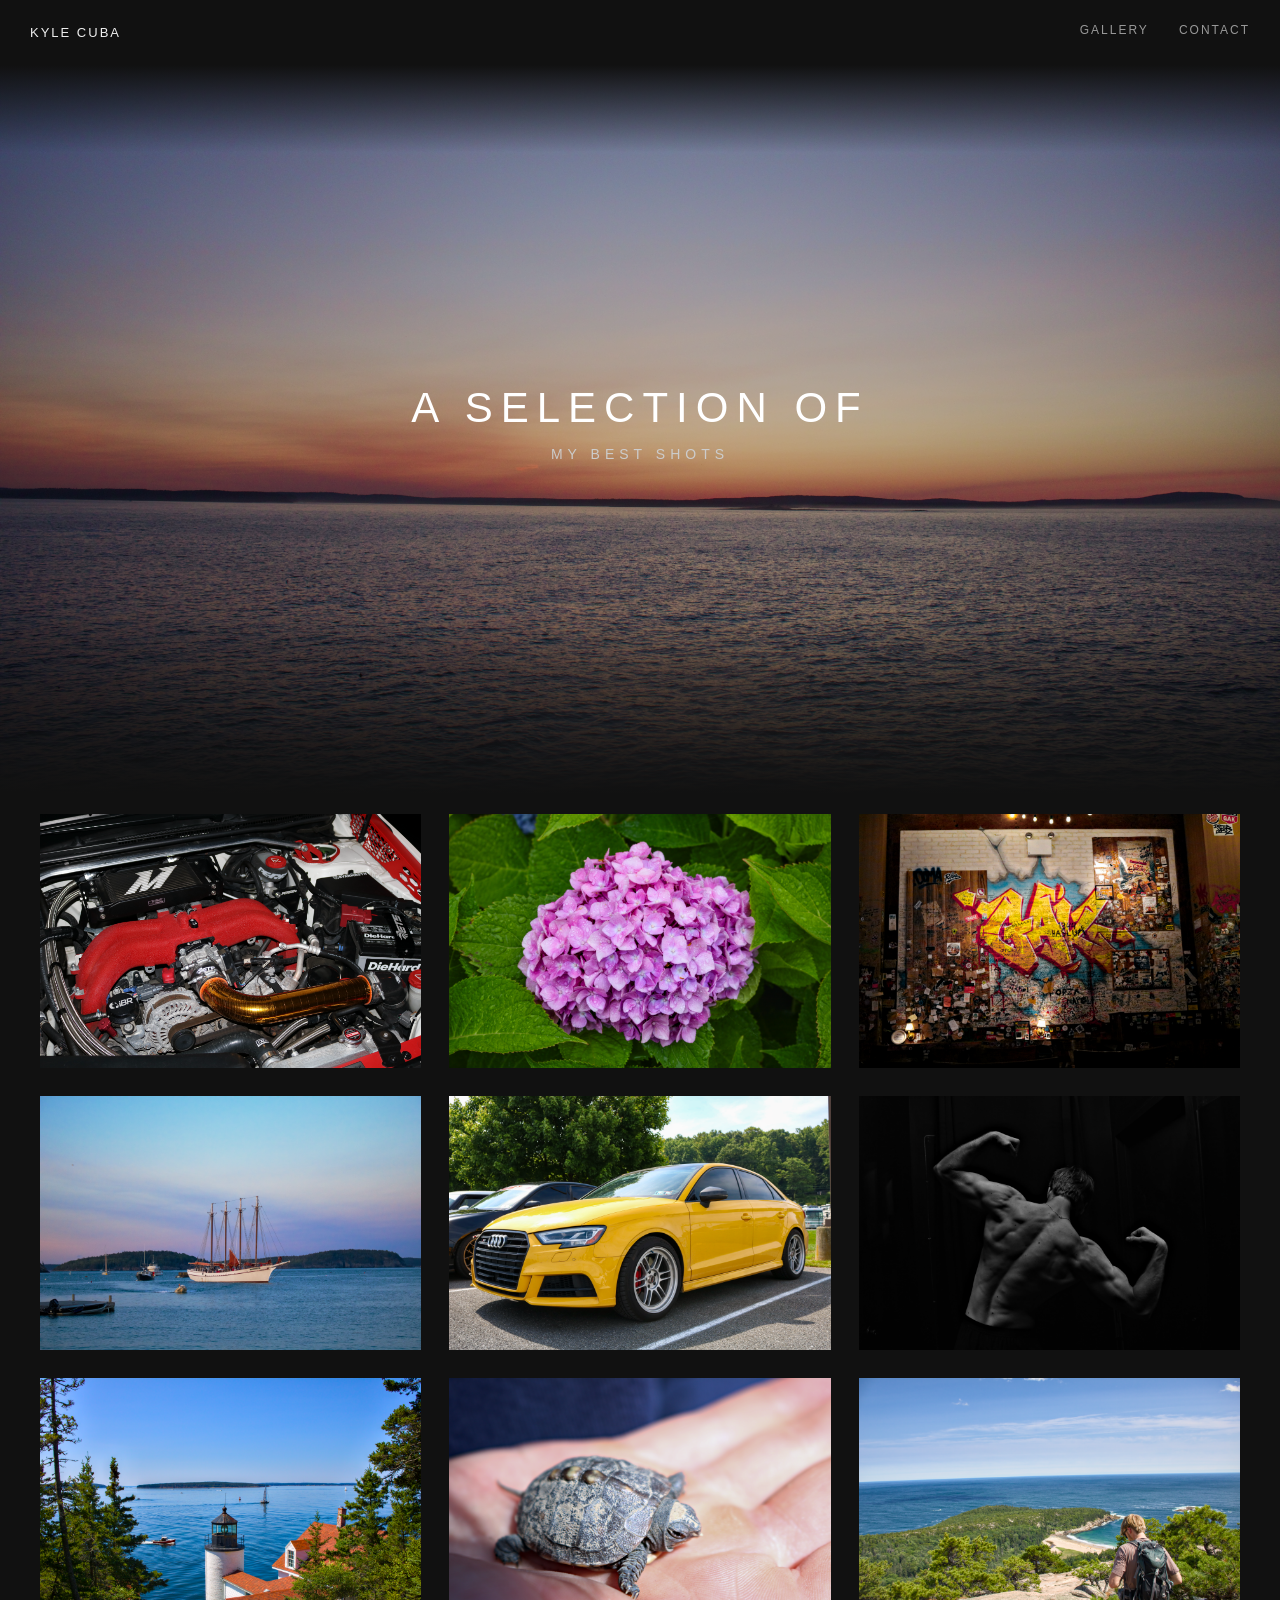
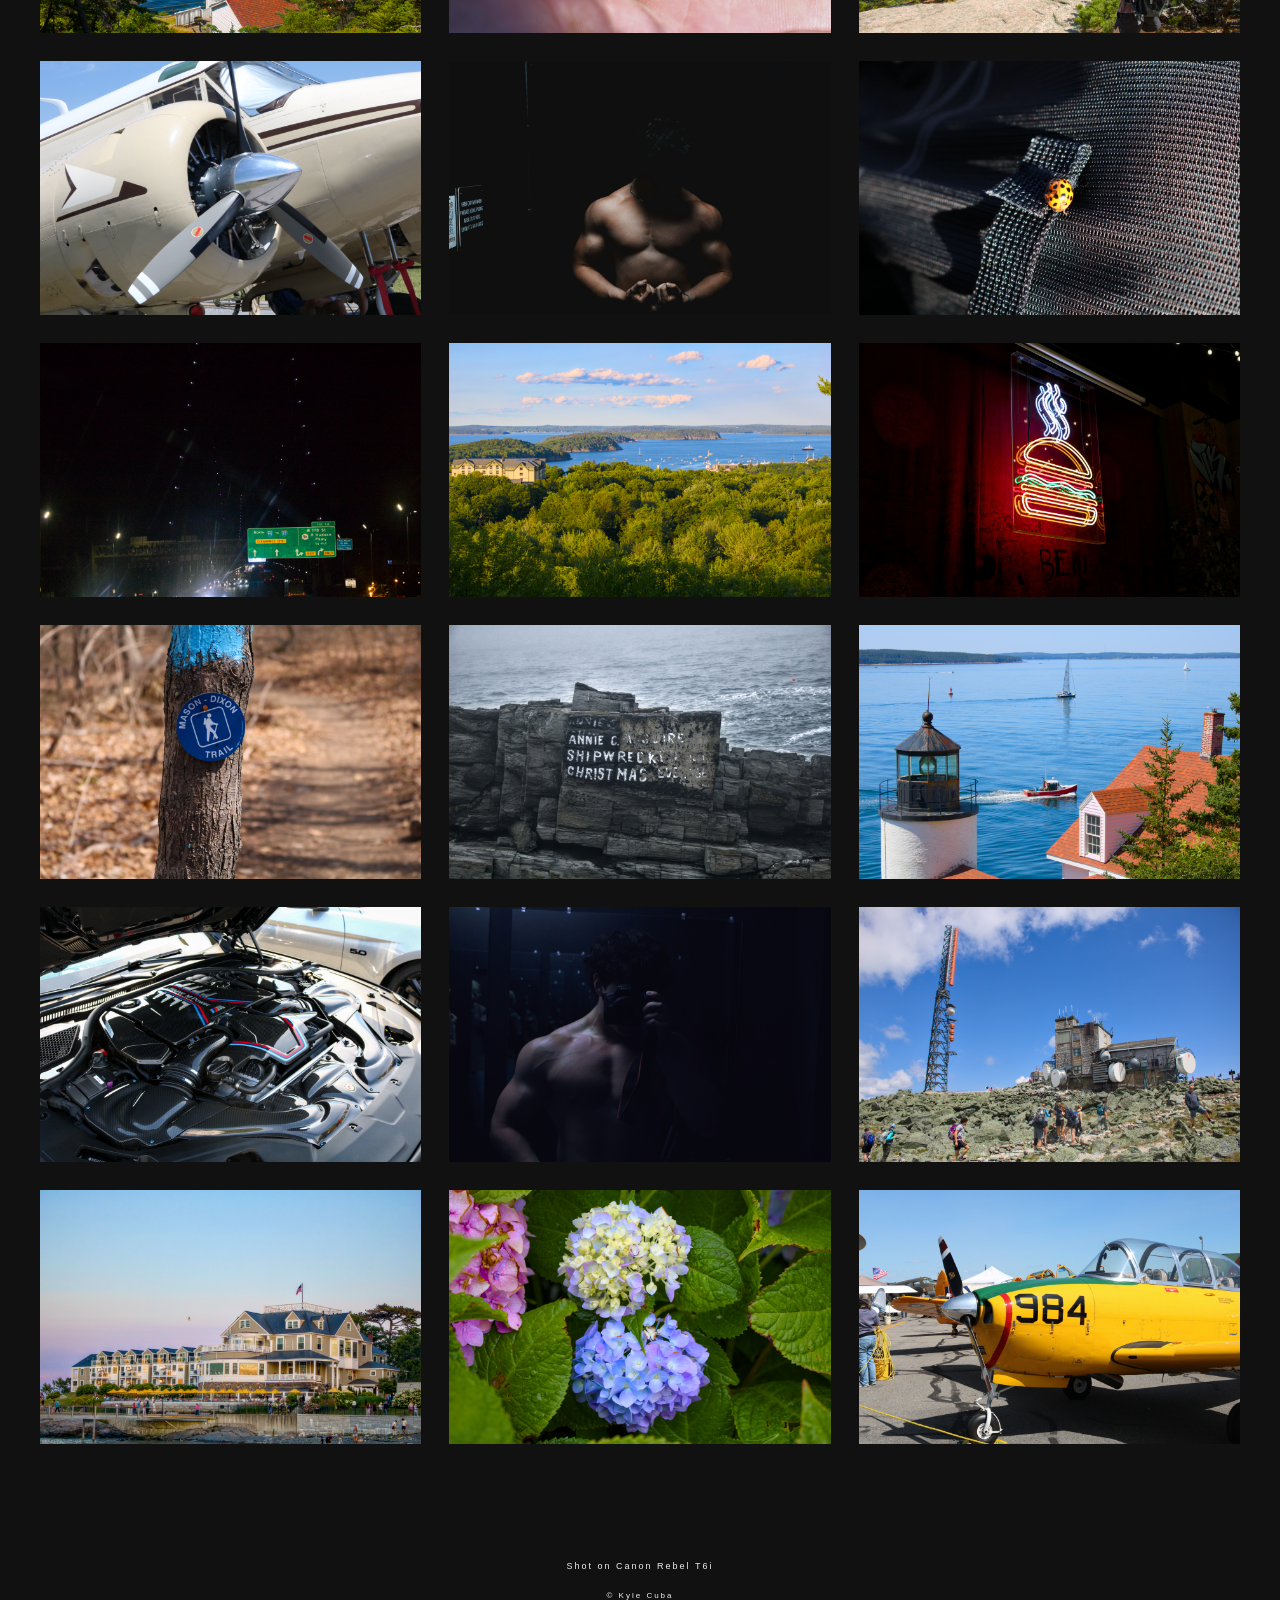
==== commit ddf1601a: "positioning" ====
--- a/index.html
+++ b/index.html
@@ -68,7 +68,7 @@
 
     <!-- Row 1 -->
     <img src="images/IMG_0626.webp" alt="Photography by Kyle Cuba">
-    <img src="images/IMG_1829.webp" alt="Photography by Kyle Cuba">
+    <img src="images/IMG_1828.webp" alt="Photography by Kyle Cuba">
     <img src="images/IMG_1204.webp" alt="Photography by Kyle Cuba">
 
     <!-- Row 2 -->
@@ -87,7 +87,7 @@
     <!-- Row 4 -->
     <img src="images/IMG_1435.webp" alt="Photography by Kyle Cuba"
     loading="lazy">
-    <img src="images/IMG_2118.webp" alt="Photography by Kyle Cuba"
+    <img src="images/IMG_1575.webp" alt="Photography by Kyle Cuba"
     loading="lazy">
     <img src="images/IMG_0917.webp" alt="Photography by Kyle Cuba"
     loading="lazy">
@@ -101,27 +101,27 @@
     loading="lazy">
 
     <!-- Row 6 -->
+    <img src="images/IMG_1092.webp" alt="Photography by Kyle Cuba"
+    loading="lazy">
+    <img src="images/IMG_1826.webp" alt="Photography by Kyle Cuba"
+    loading="lazy">
     <img src="images/IMG_1952.webp" alt="Photography by Kyle Cuba"
-    loading="lazy">
-    <img src="images/IMG_1826.webp" alt="Photography by Kyle Cuba"
-    loading="lazy">
-    <img src="images/IMG_1092.webp" alt="Photography by Kyle Cuba"
     loading="lazy">
 
     <!-- Row 7 -->
     <img src="images/IMG_5523.webp" alt="Photography by Kyle Cuba"
     loading="lazy">
-    <img src="images/IMG_1575.webp" alt="Photography by Kyle Cuba"
+    <img src="images/IMG_2118.webp" alt="Photography by Kyle Cuba"
     loading="lazy">
     <img src="images/IMG_2060.webp" alt="Photography by Kyle Cuba"
     loading="lazy">
 
     <!-- Row 8 -->
+    <img src="images/IMG_1920.webp" alt="Photography by Kyle Cuba"
+    loading="lazy">
+    <img src="images/IMG_1829.webp" alt="Photography by Kyle Cuba"
+    loading="lazy">
     <img src="images/IMG_6268.webp" alt="Photography by Kyle Cuba"
-    loading="lazy">
-    <img src="images/IMG_1828.webp" alt="Photography by Kyle Cuba"
-    loading="lazy">
-    <img src="images/IMG_1920.webp" alt="Photography by Kyle Cuba"
     loading="lazy">
 
 </main>
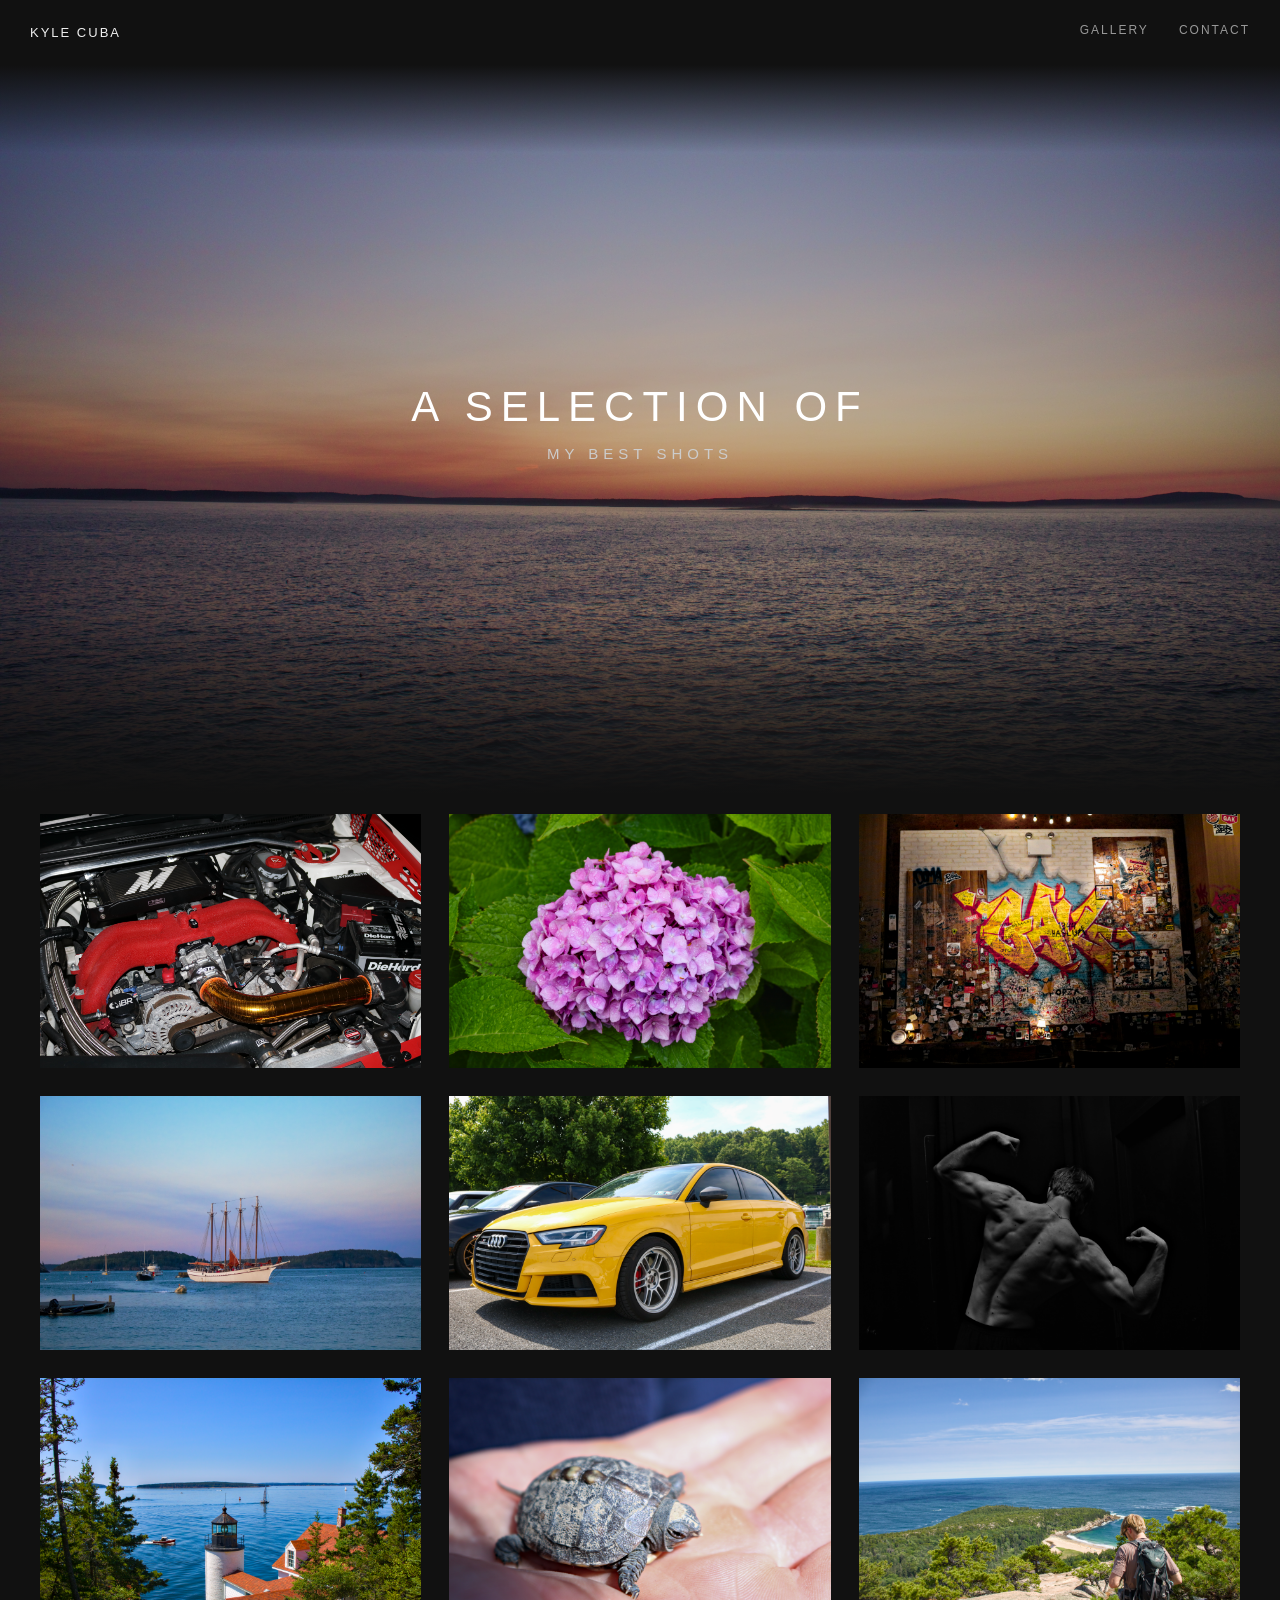
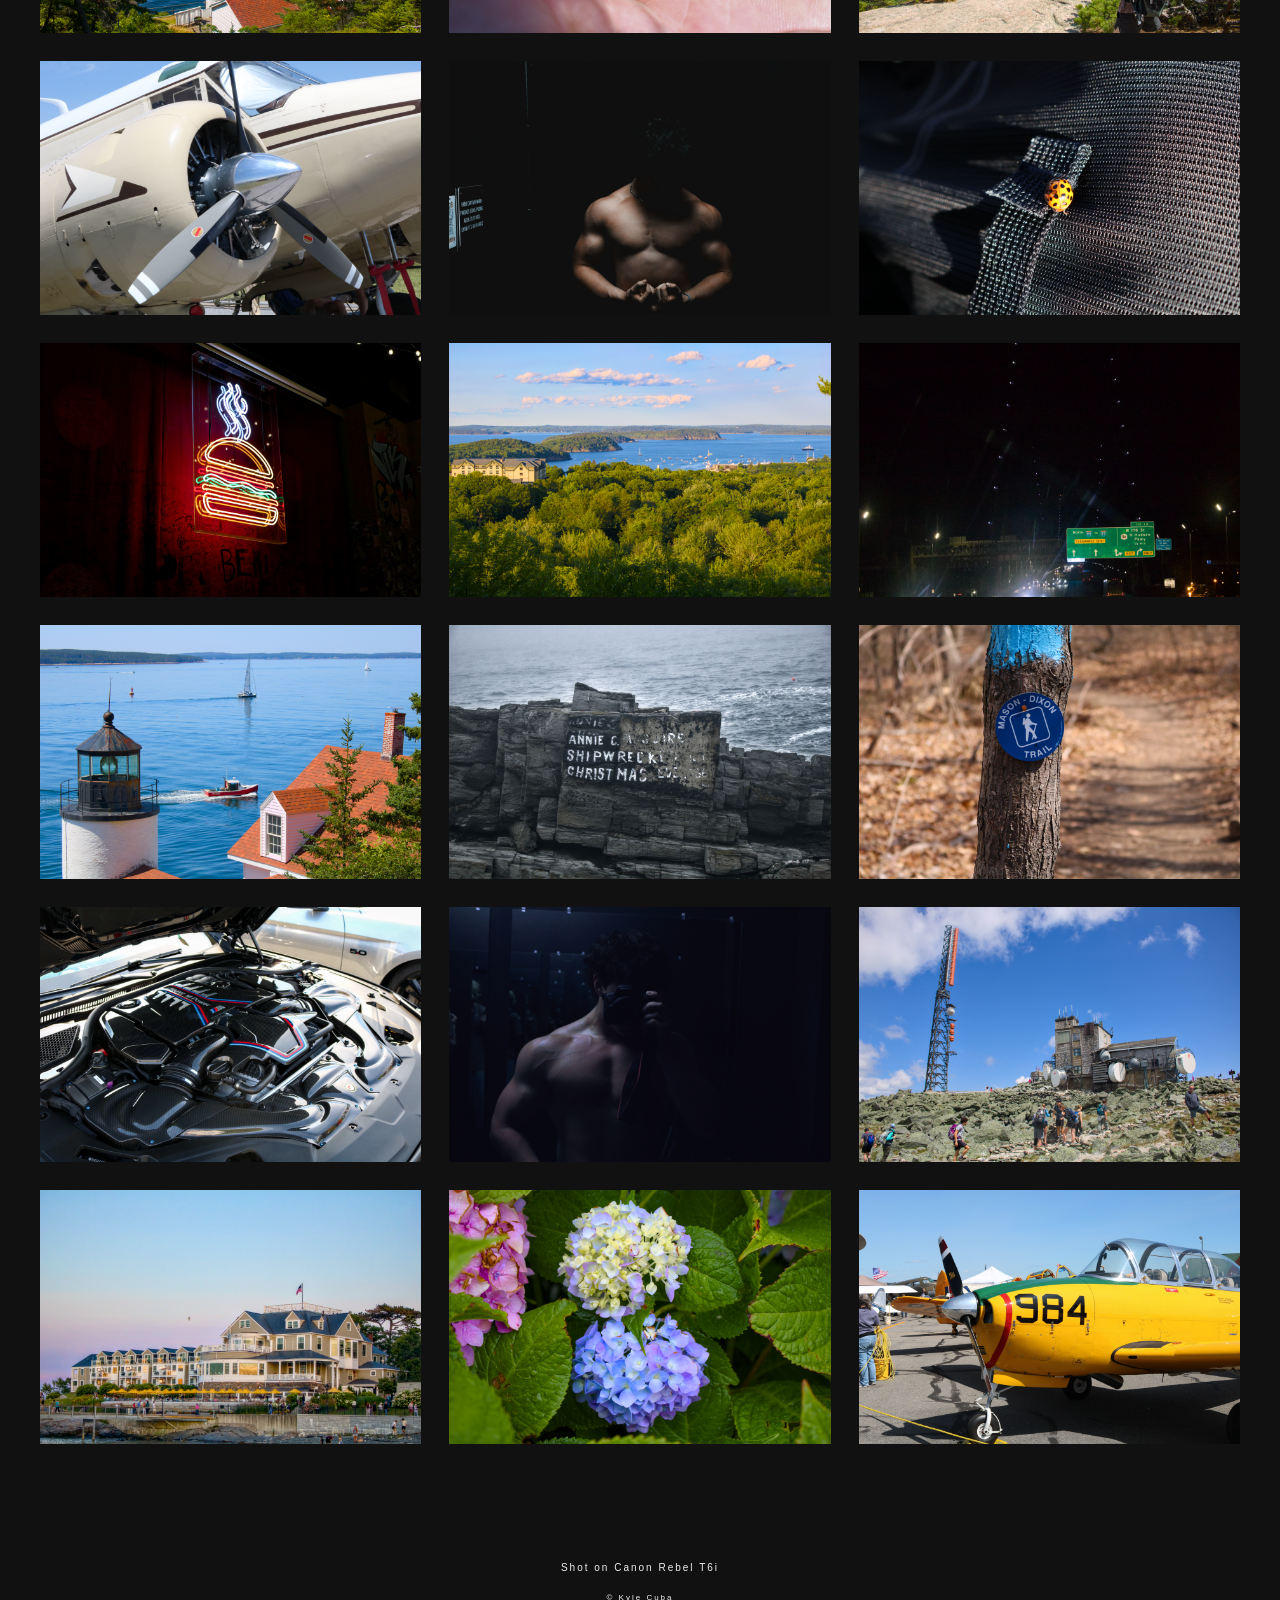
==== commit 46104c75: "Still" ====
--- a/index.html
+++ b/index.html
@@ -93,19 +93,19 @@
     loading="lazy">
 
     <!-- Row 5 -->
+    <img src="images/IMG_1208.webp" alt="Photography by Kyle Cuba"
+    loading="lazy">
+    <img src="images/IMG_1899.webp" alt="Photography by Kyle Cuba"
+    loading="lazy">
     <img src="images/IMG_1801.webp" alt="Photography by Kyle Cuba"
     loading="lazy">
-    <img src="images/IMG_1899.webp" alt="Photography by Kyle Cuba"
-    loading="lazy">
-    <img src="images/IMG_1208.webp" alt="Photography by Kyle Cuba"
-    loading="lazy">
 
     <!-- Row 6 -->
+    <img src="images/IMG_1952.webp" alt="Photography by Kyle Cuba"
+    loading="lazy">
+    <img src="images/IMG_1826.webp" alt="Photography by Kyle Cuba"
+    loading="lazy">
     <img src="images/IMG_1092.webp" alt="Photography by Kyle Cuba"
-    loading="lazy">
-    <img src="images/IMG_1826.webp" alt="Photography by Kyle Cuba"
-    loading="lazy">
-    <img src="images/IMG_1952.webp" alt="Photography by Kyle Cuba"
     loading="lazy">
 
     <!-- Row 7 -->
@@ -499,7 +499,7 @@
                 behavior: "smooth"
             });
 
-        }, 750);
+        }, 600);
     }
 </script>
 </body>
--- a/style.css
+++ b/style.css
@@ -75,7 +75,7 @@
     margin-top: 14px;
 
     font-family: Arial, Helvetica, sans-serif;
-    font-size: 14px;
+    font-size: 15px;
     font-weight: 400;
 
     letter-spacing: 5px;
@@ -93,7 +93,7 @@
 }
 
 footer p:first-child {
-    font-size: 9px;
+    font-size: 10px;
     margin-bottom: 20px;
 }
 
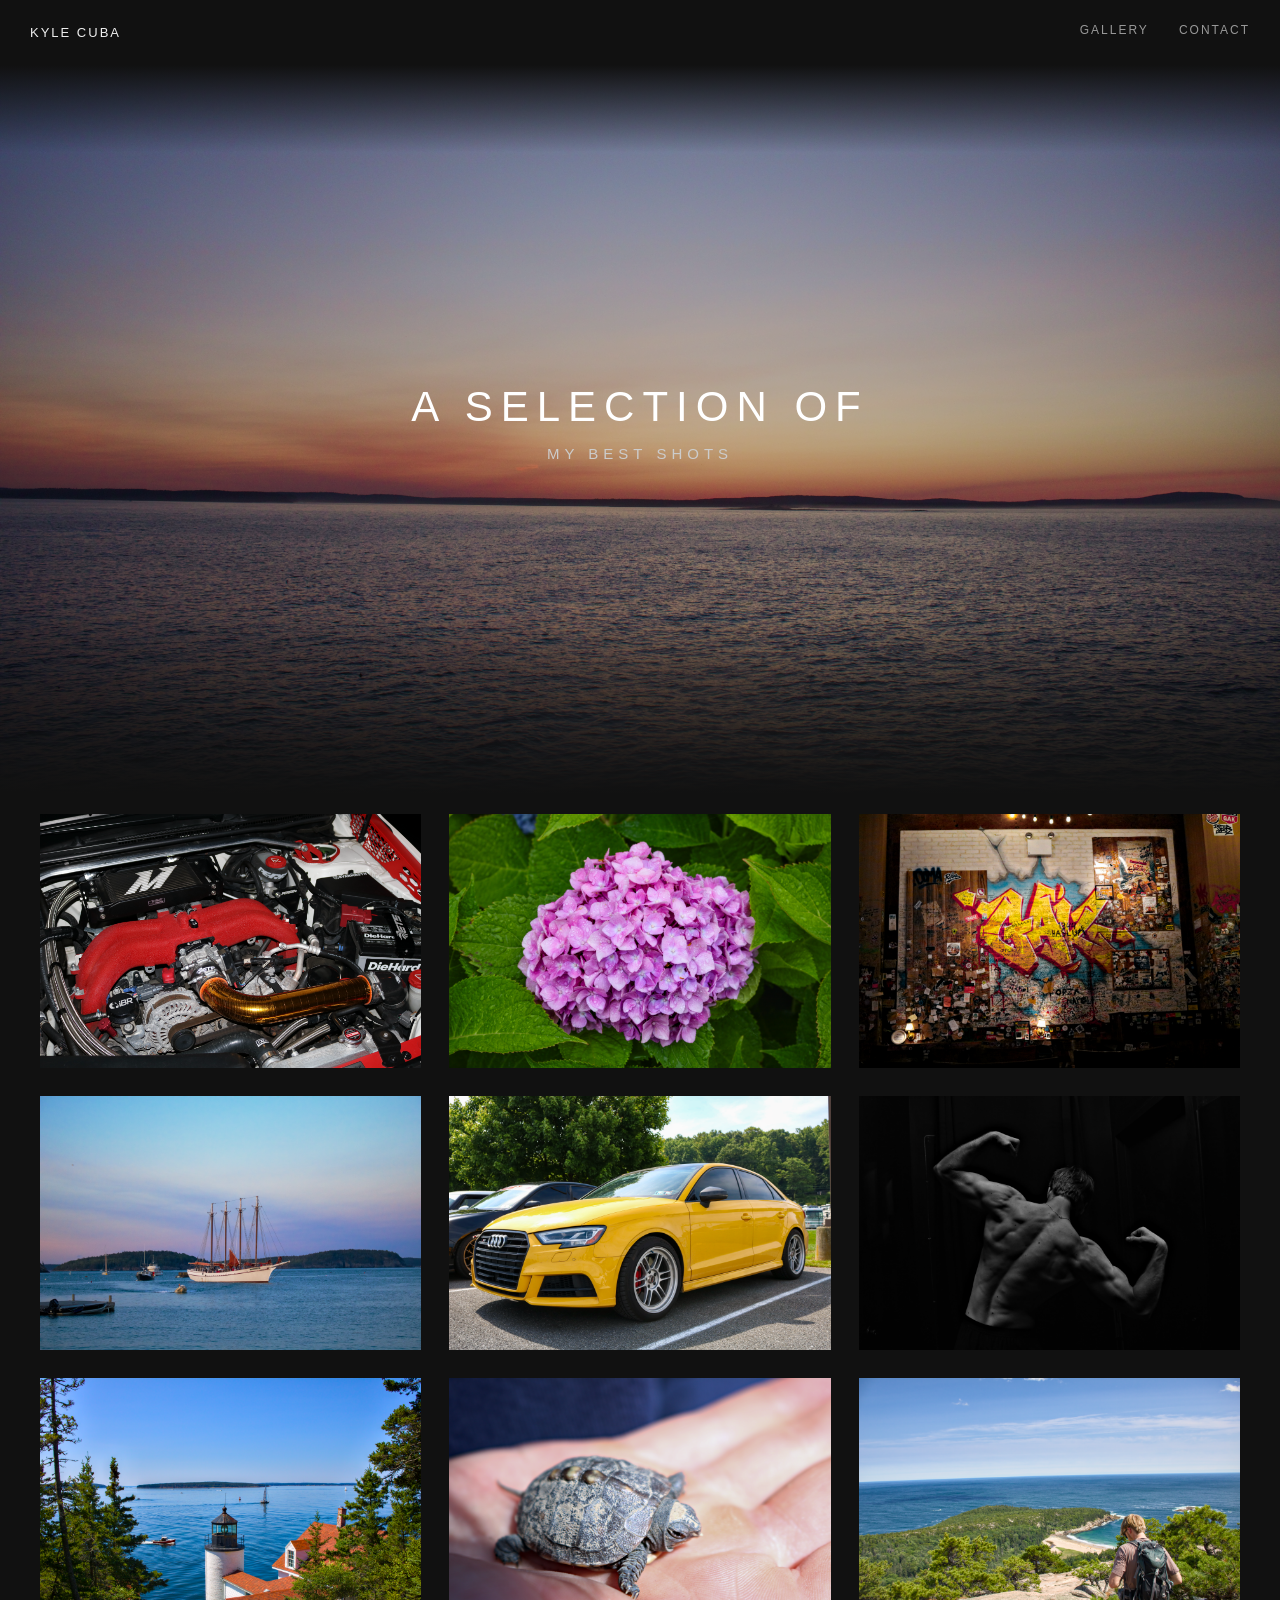
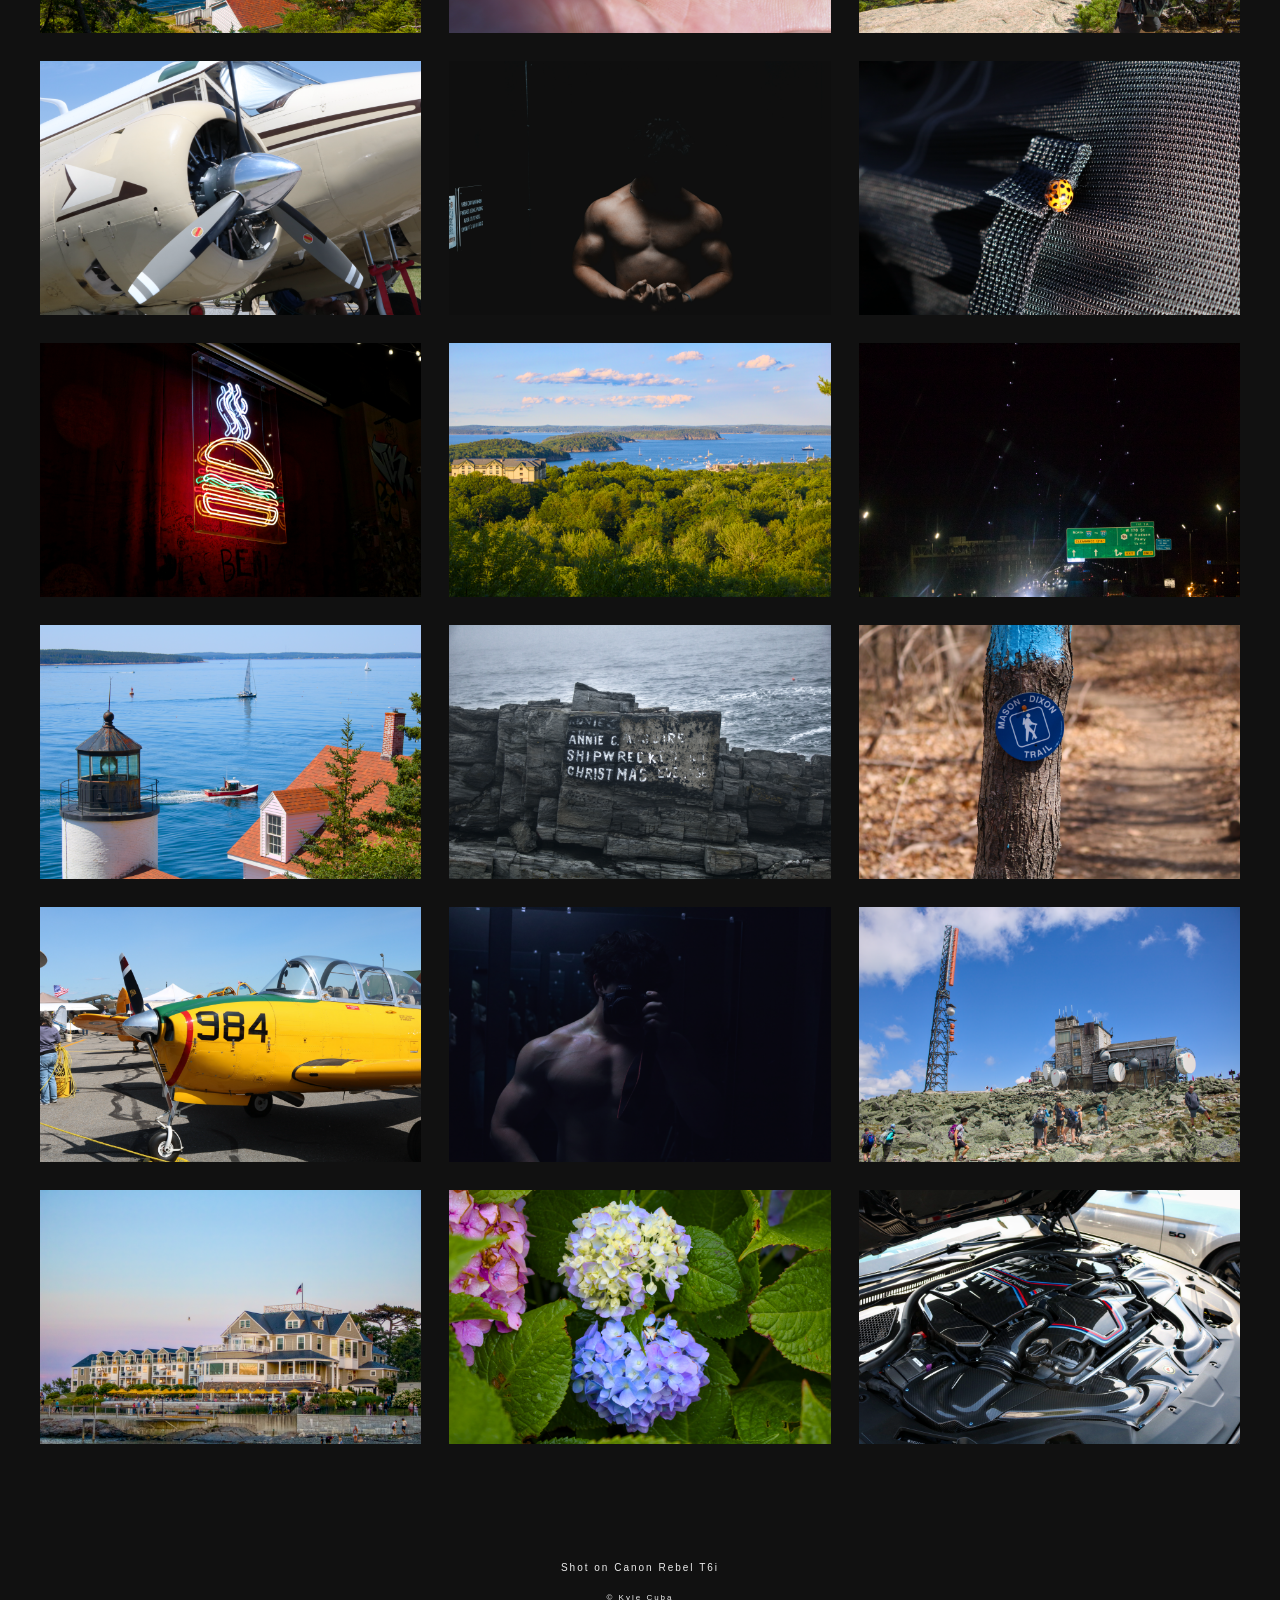
==== commit 3144b25e: "l" ====
--- a/index.html
+++ b/index.html
@@ -109,7 +109,7 @@
     loading="lazy">
 
     <!-- Row 7 -->
-    <img src="images/IMG_5523.webp" alt="Photography by Kyle Cuba"
+    <img src="images/IMG_6268.webp" alt="Photography by Kyle Cuba"
     loading="lazy">
     <img src="images/IMG_2118.webp" alt="Photography by Kyle Cuba"
     loading="lazy">
@@ -121,7 +121,7 @@
     loading="lazy">
     <img src="images/IMG_1829.webp" alt="Photography by Kyle Cuba"
     loading="lazy">
-    <img src="images/IMG_6268.webp" alt="Photography by Kyle Cuba"
+    <img src="images/IMG_5523.webp" alt="Photography by Kyle Cuba"
     loading="lazy">
 
 </main>
--- a/style.css
+++ b/style.css
@@ -573,41 +573,120 @@
     }
 }
 
-/* ---------- LIGHTBOX MOBILE ---------- */
+/* ---------- MOBILE LIGHTBOX ---------- */
 
 @media (max-width: 600px) {
 
+    .lightbox {
+        position: fixed;
+        inset: 0;
+
+        width: 100vw;
+        height: 100dvh;
+
+        display: none;
+
+        background: #000;
+
+        overflow: hidden;
+    }
+
+    .lightbox.open {
+        display: flex;
+        justify-content: center;
+        align-items: center;
+    }
+
+
+    /* IMAGE AREA */
+
+    .lightbox-image-container {
+        position: absolute;
+
+        top: 60px;
+        left: 0;
+
+        width: 100%;
+        height: calc(100dvh - 160px);
+
+        display: flex;
+        justify-content: center;
+        align-items: center;
+
+        overflow: hidden;
+    }
+
     .lightbox img {
-        max-width: 94%;
-        max-height: 78vh;
-    }
+        display: block;
+
+        width: auto;
+        height: auto;
+
+        max-width: 92vw;
+        max-height: calc(100dvh - 180px);
+
+        object-fit: contain;
+
+        margin: 0;
+    }
+
+
+    /* CLOSE BUTTON */
+
+    .lightbox-close {
+        position: absolute;
+
+        top: 18px;
+        right: 20px;
+
+        font-size: 30px;
+
+        padding: 5px;
+
+        z-index: 10;
+    }
+
+
+    /* ARROWS */
 
     .lightbox-arrow {
+        position: absolute;
+
         top: auto;
-        bottom: 18px;
+        bottom: 30px;
 
         transform: none;
 
-        font-size: 28px;
-        padding: 15px 25px;
+        font-size: 26px;
+
+        padding: 10px;
+
+        z-index: 10;
     }
 
     .lightbox-prev {
-        left: 20px;
+        left: calc(50% - 100px);
     }
 
     .lightbox-next {
-        right: 20px;
-    }
+        right: calc(50% - 100px);
+    }
+
+
+    /* COUNTER */
 
     .lightbox-counter {
-        bottom: 32px;
-    }
-
-    .lightbox-close {
-        top: 15px;
-        right: 18px;
-        font-size: 32px;
+        position: absolute;
+
+        left: 50%;
+        bottom: 41px;
+
+        transform: translateX(-50%);
+
+        font-size: 10px;
+        letter-spacing: 2px;
+
+        z-index: 10;
     }
 }
 
@@ -643,7 +722,7 @@
 
     .hero-text p {
         margin-top: 12px;
-        font-size: 11px;
+        font-size: 12px;
         letter-spacing: 4px;
     }
 
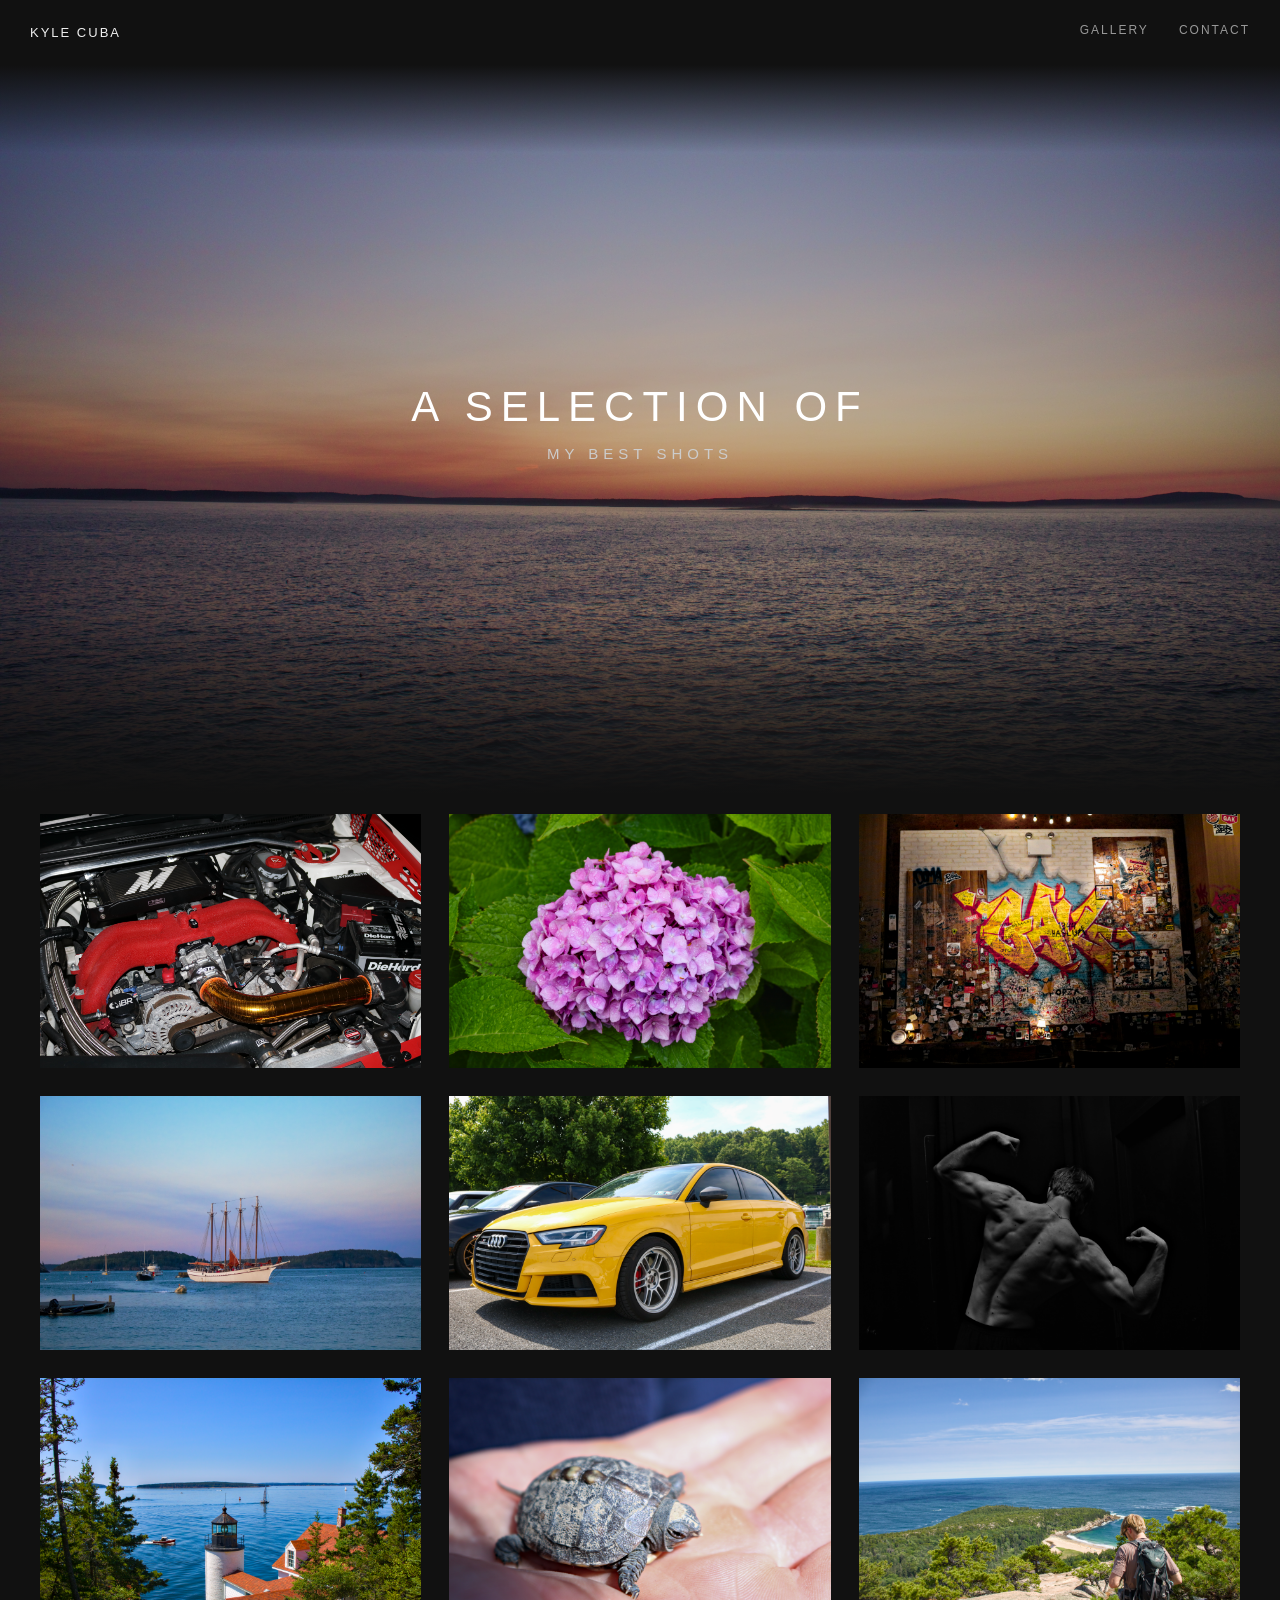
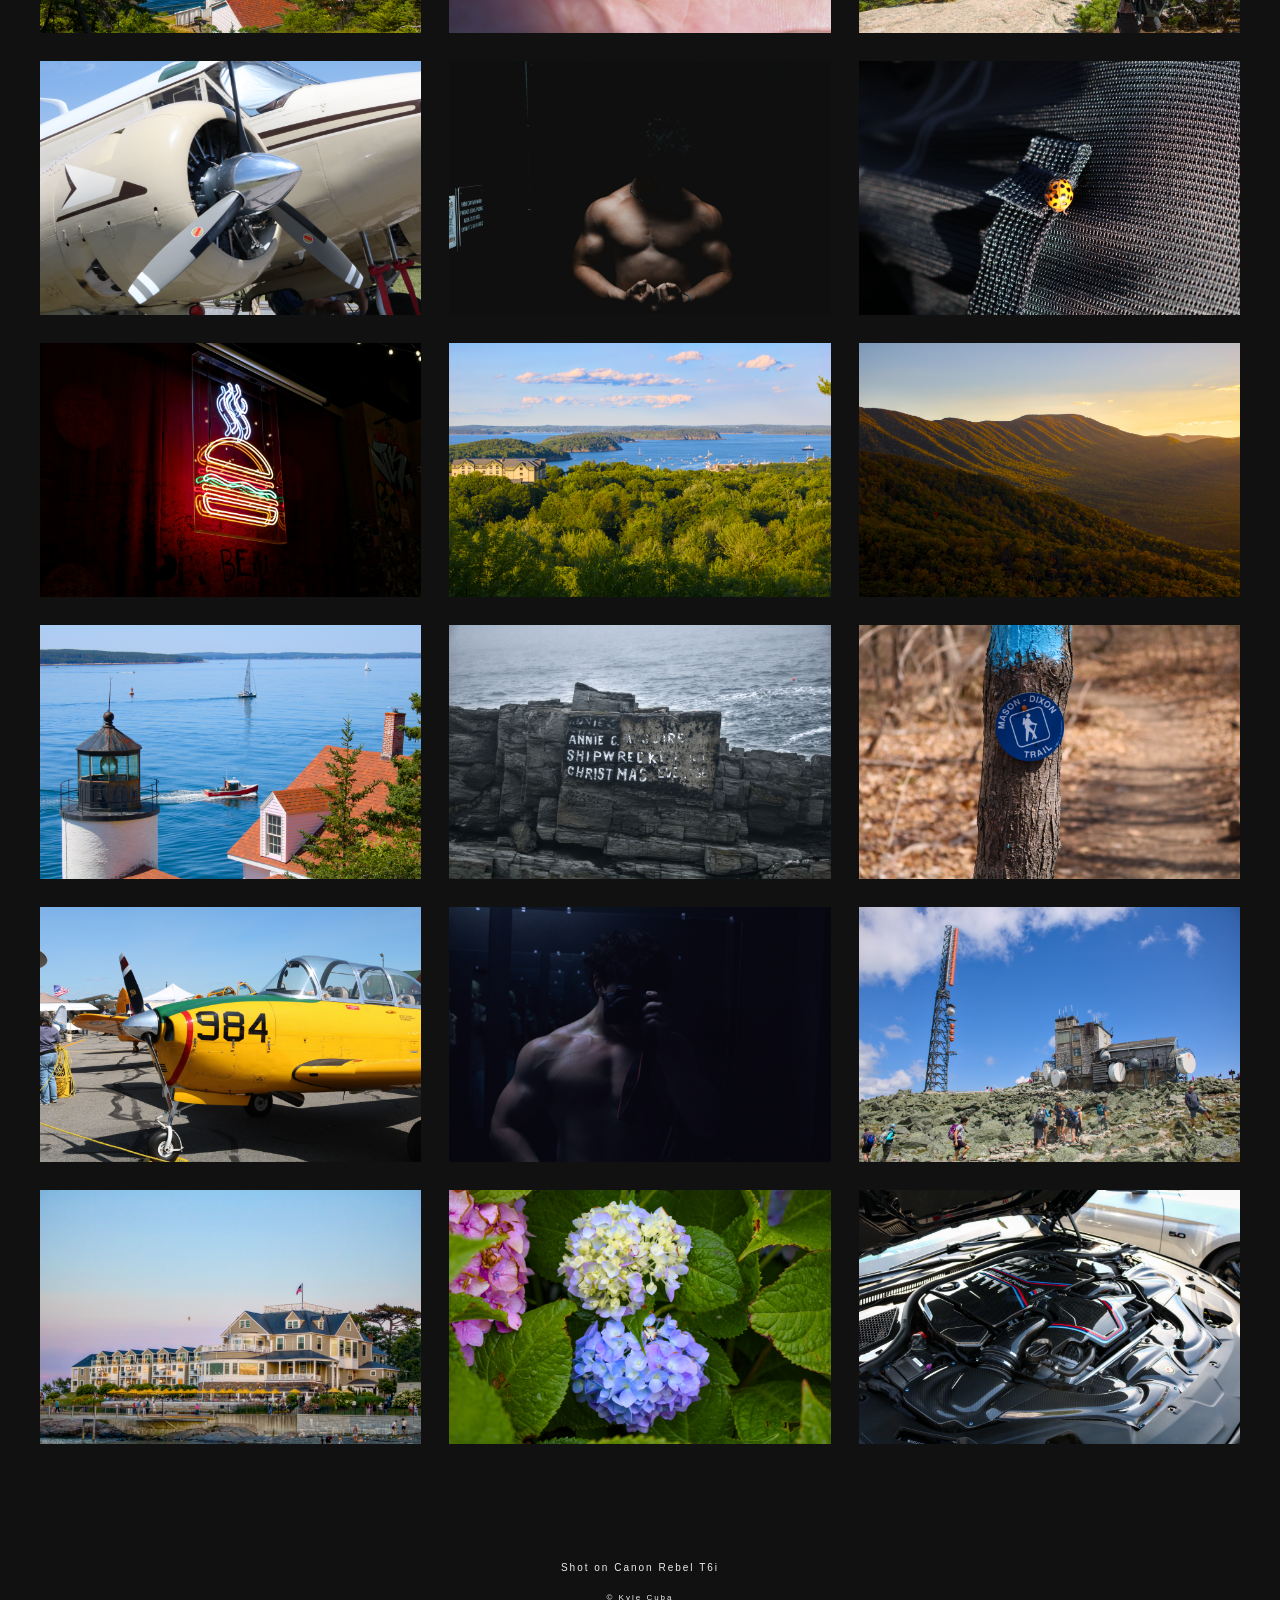
==== commit af02c265: "I didnt save" ====
--- a/index.html
+++ b/index.html
@@ -97,7 +97,7 @@
     loading="lazy">
     <img src="images/IMG_1899.webp" alt="Photography by Kyle Cuba"
     loading="lazy">
-    <img src="images/IMG_1801.webp" alt="Photography by Kyle Cuba"
+    <img src="images/IMG_2319.webp" alt="Photography by Kyle Cuba"
     loading="lazy">
 
     <!-- Row 6 -->
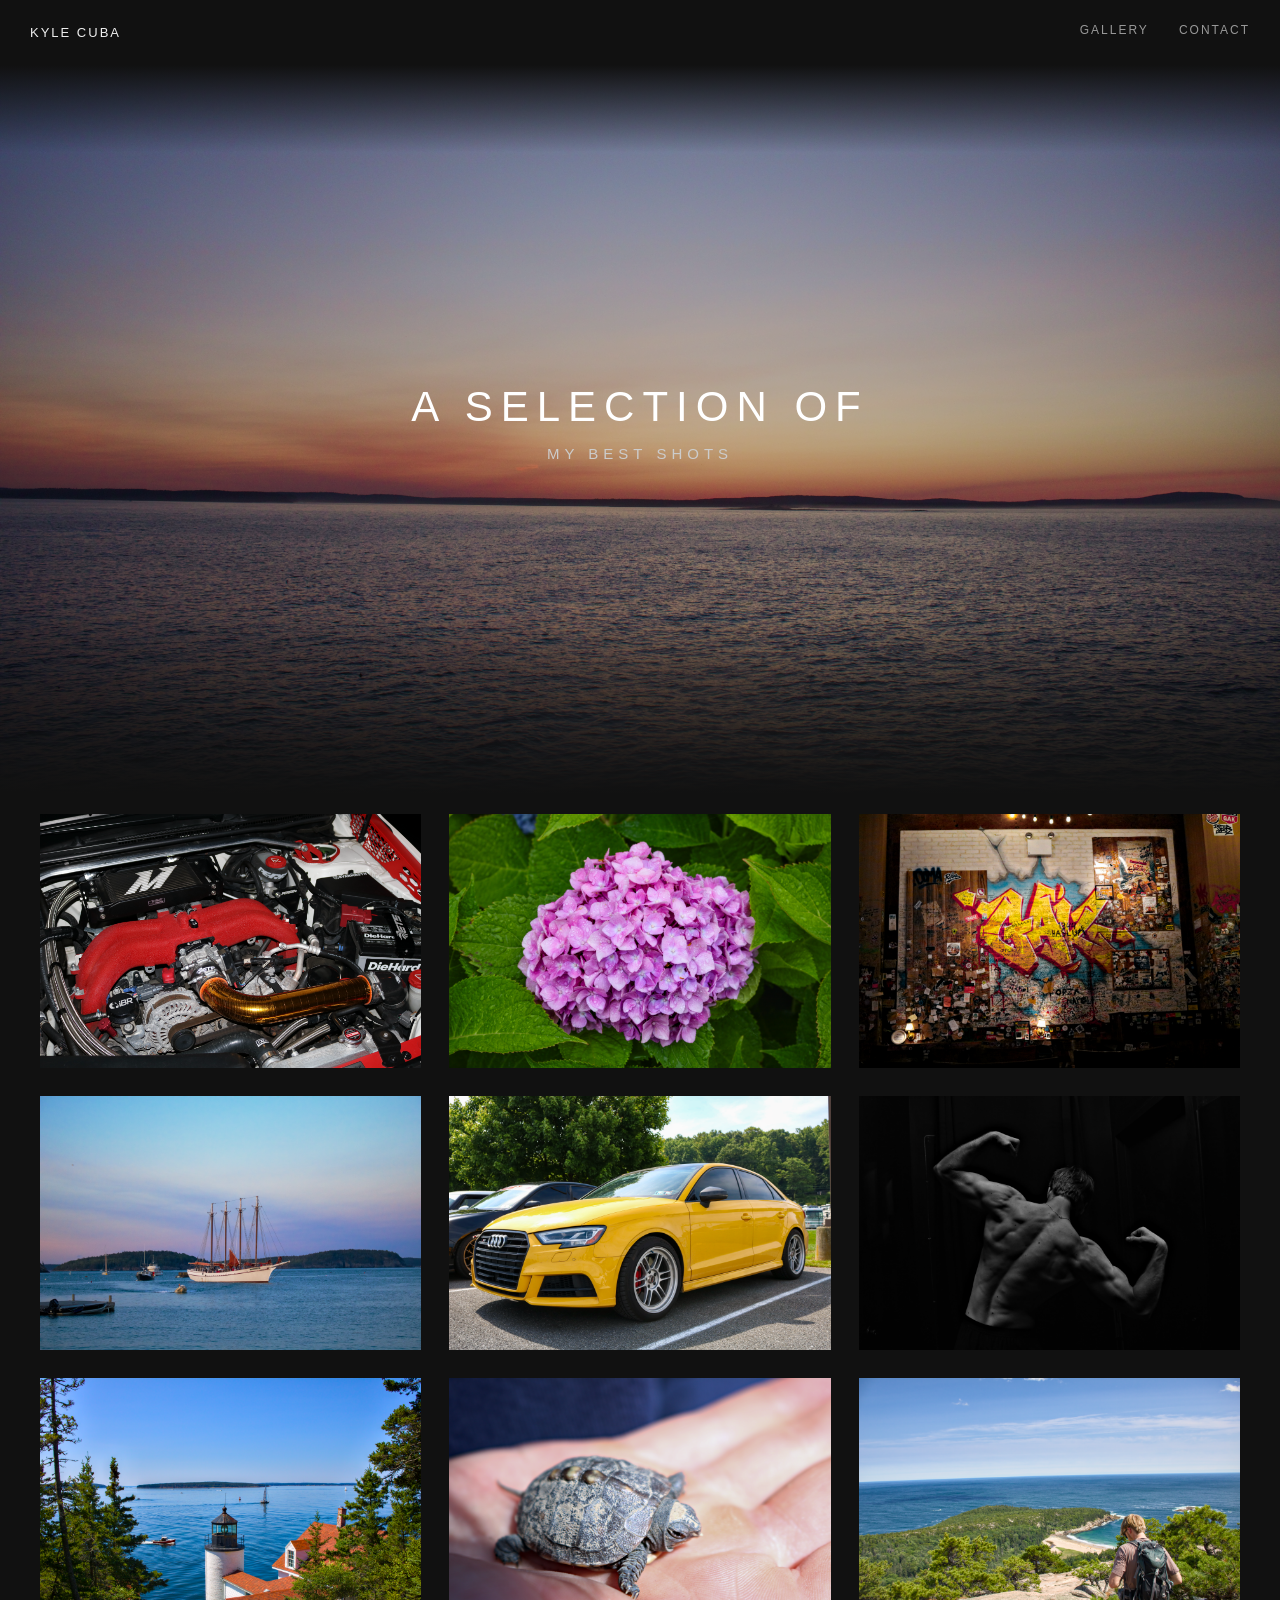
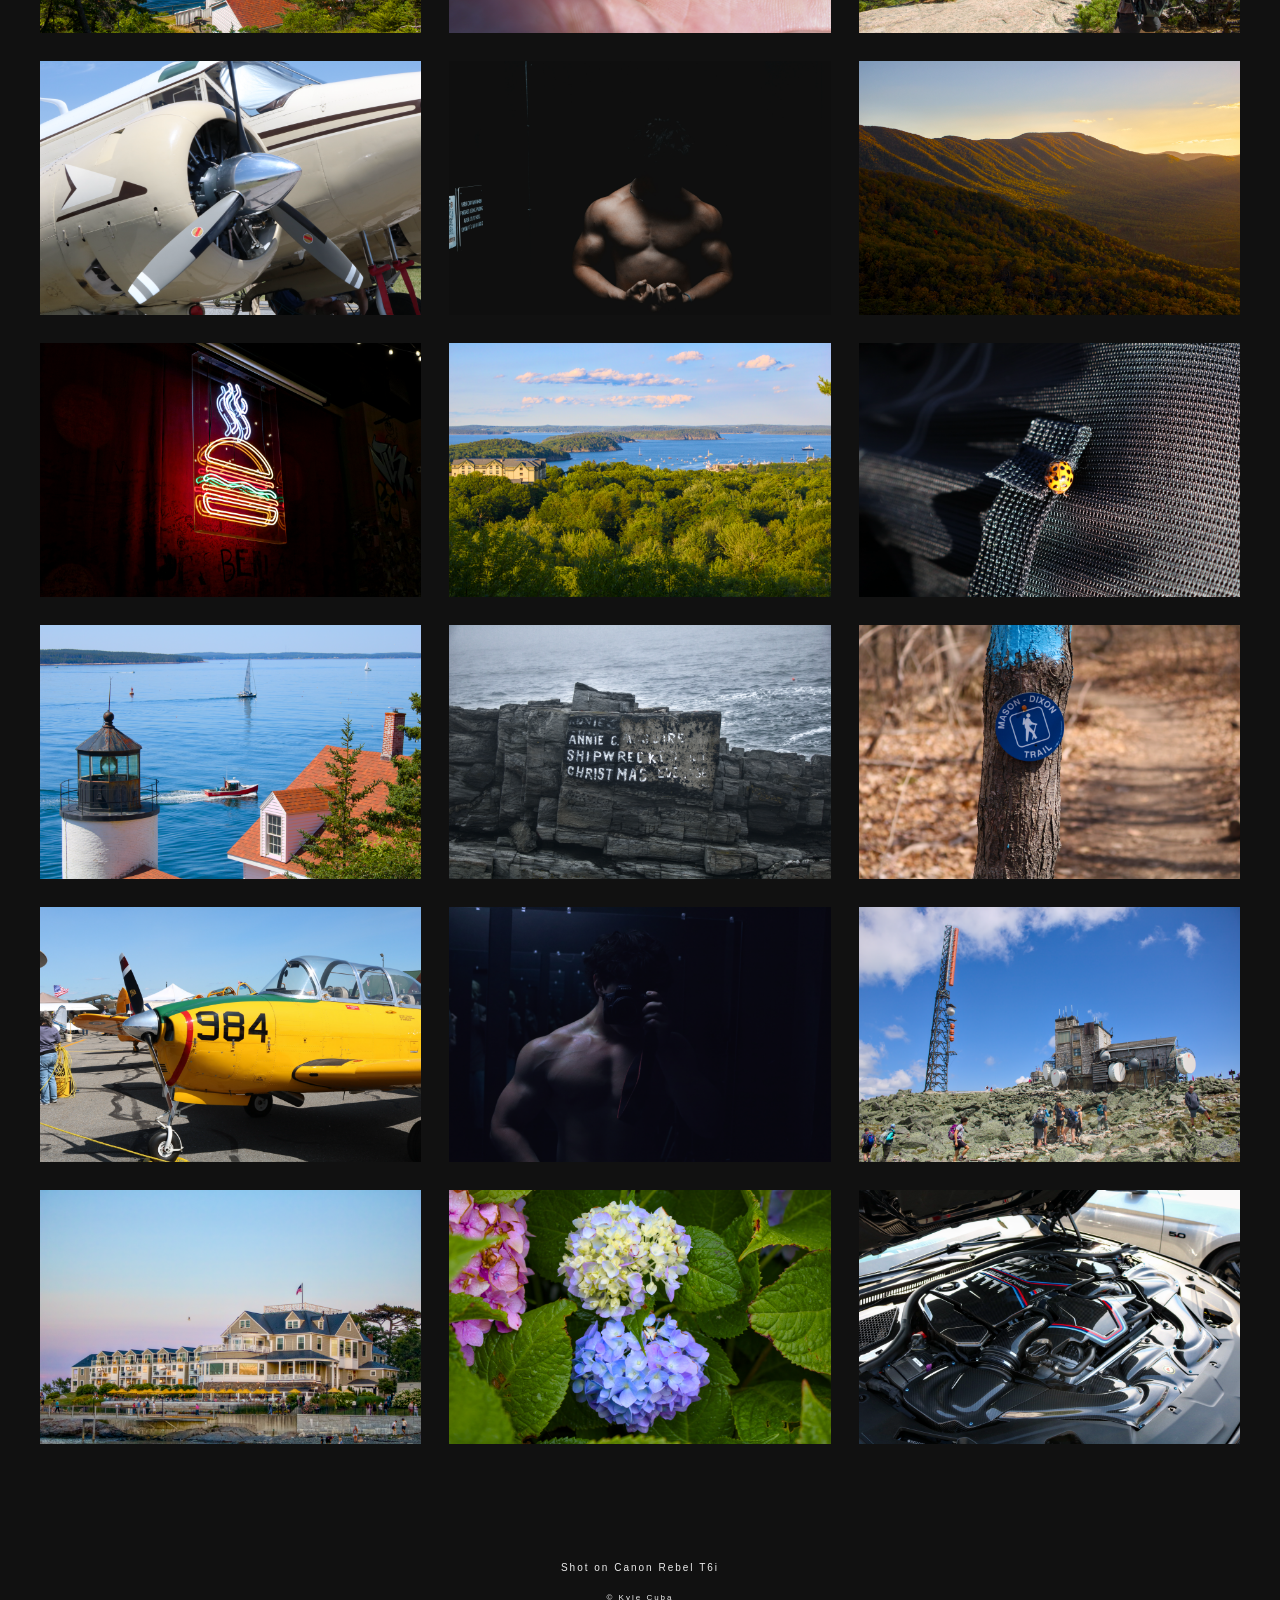
==== commit 6542bfb6: "Photo switch" ====
--- a/index.html
+++ b/index.html
@@ -89,7 +89,7 @@
     loading="lazy">
     <img src="images/IMG_1575.webp" alt="Photography by Kyle Cuba"
     loading="lazy">
-    <img src="images/IMG_0917.webp" alt="Photography by Kyle Cuba"
+    <img src="images/IMG_2319.webp" alt="Photography by Kyle Cuba"
     loading="lazy">
 
     <!-- Row 5 -->
@@ -97,7 +97,7 @@
     loading="lazy">
     <img src="images/IMG_1899.webp" alt="Photography by Kyle Cuba"
     loading="lazy">
-    <img src="images/IMG_2319.webp" alt="Photography by Kyle Cuba"
+    <img src="images/IMG_0917.webp" alt="Photography by Kyle Cuba"
     loading="lazy">
 
     <!-- Row 6 -->
